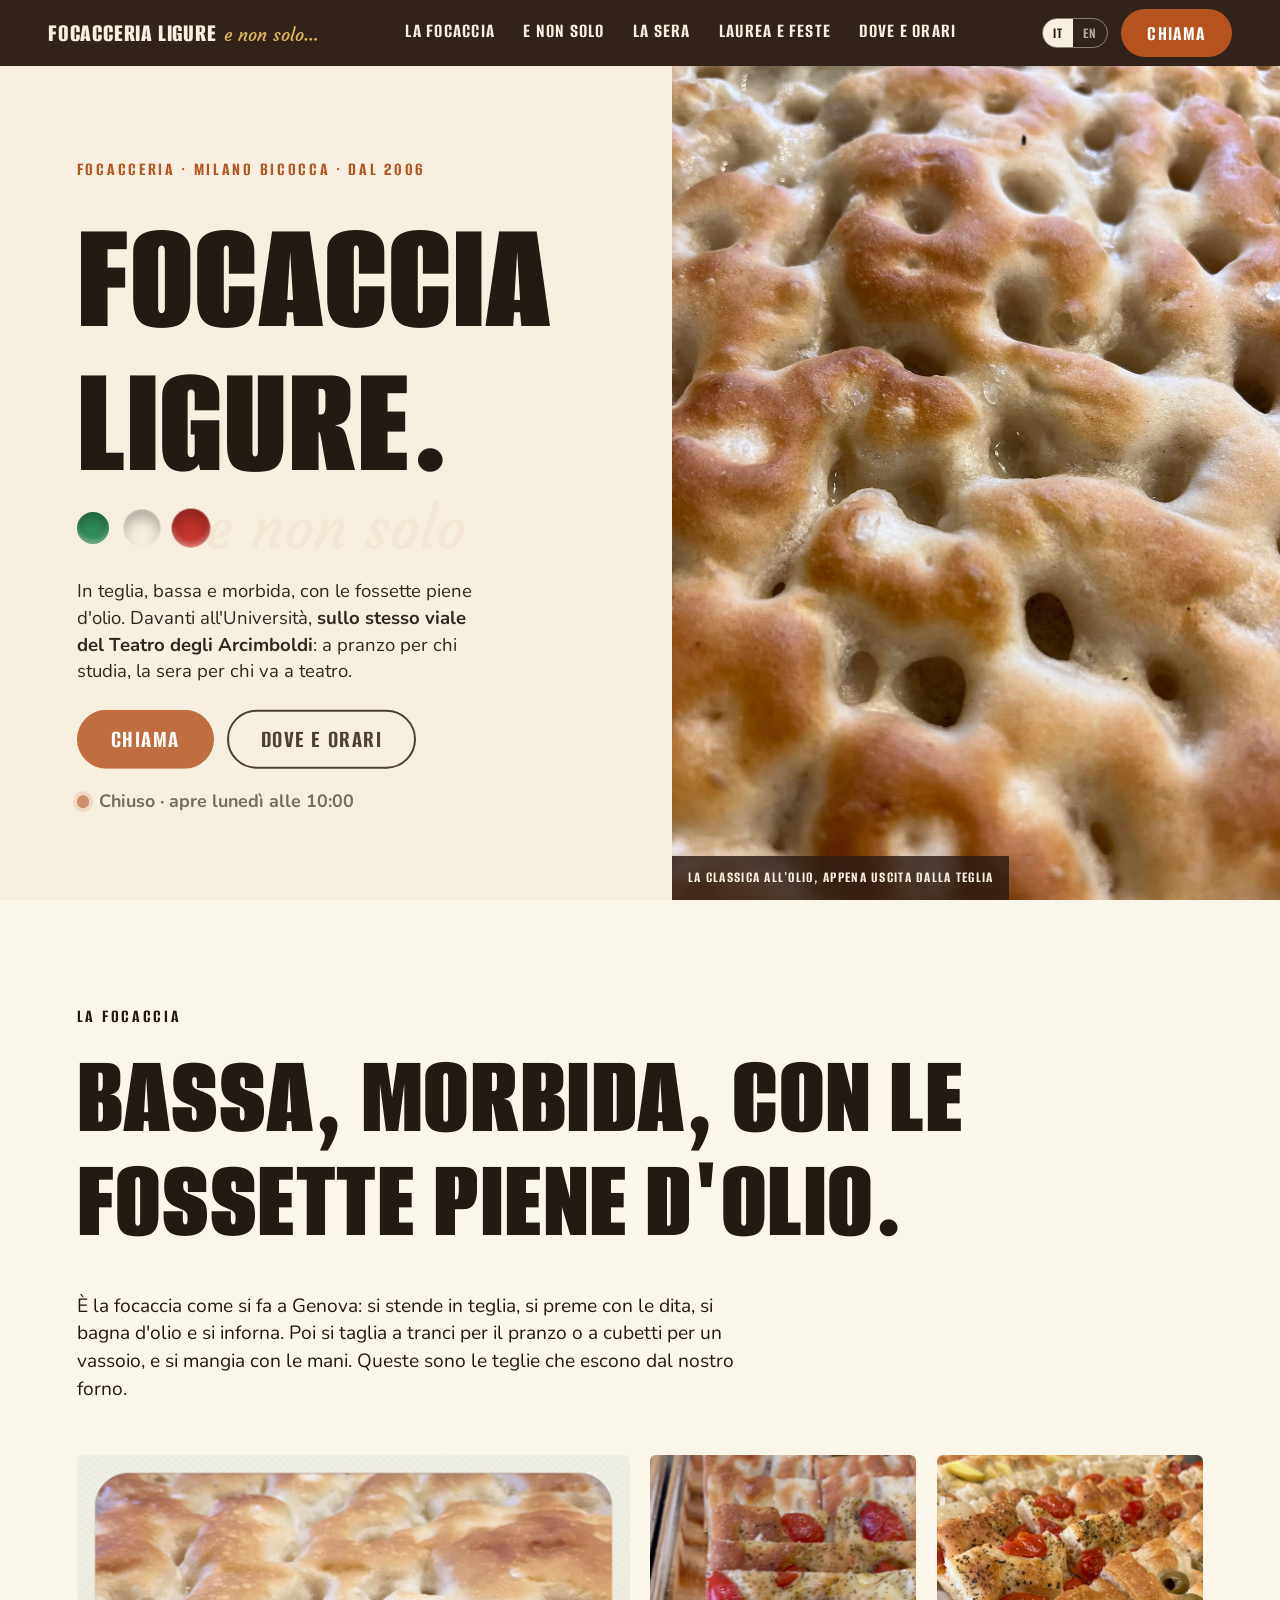
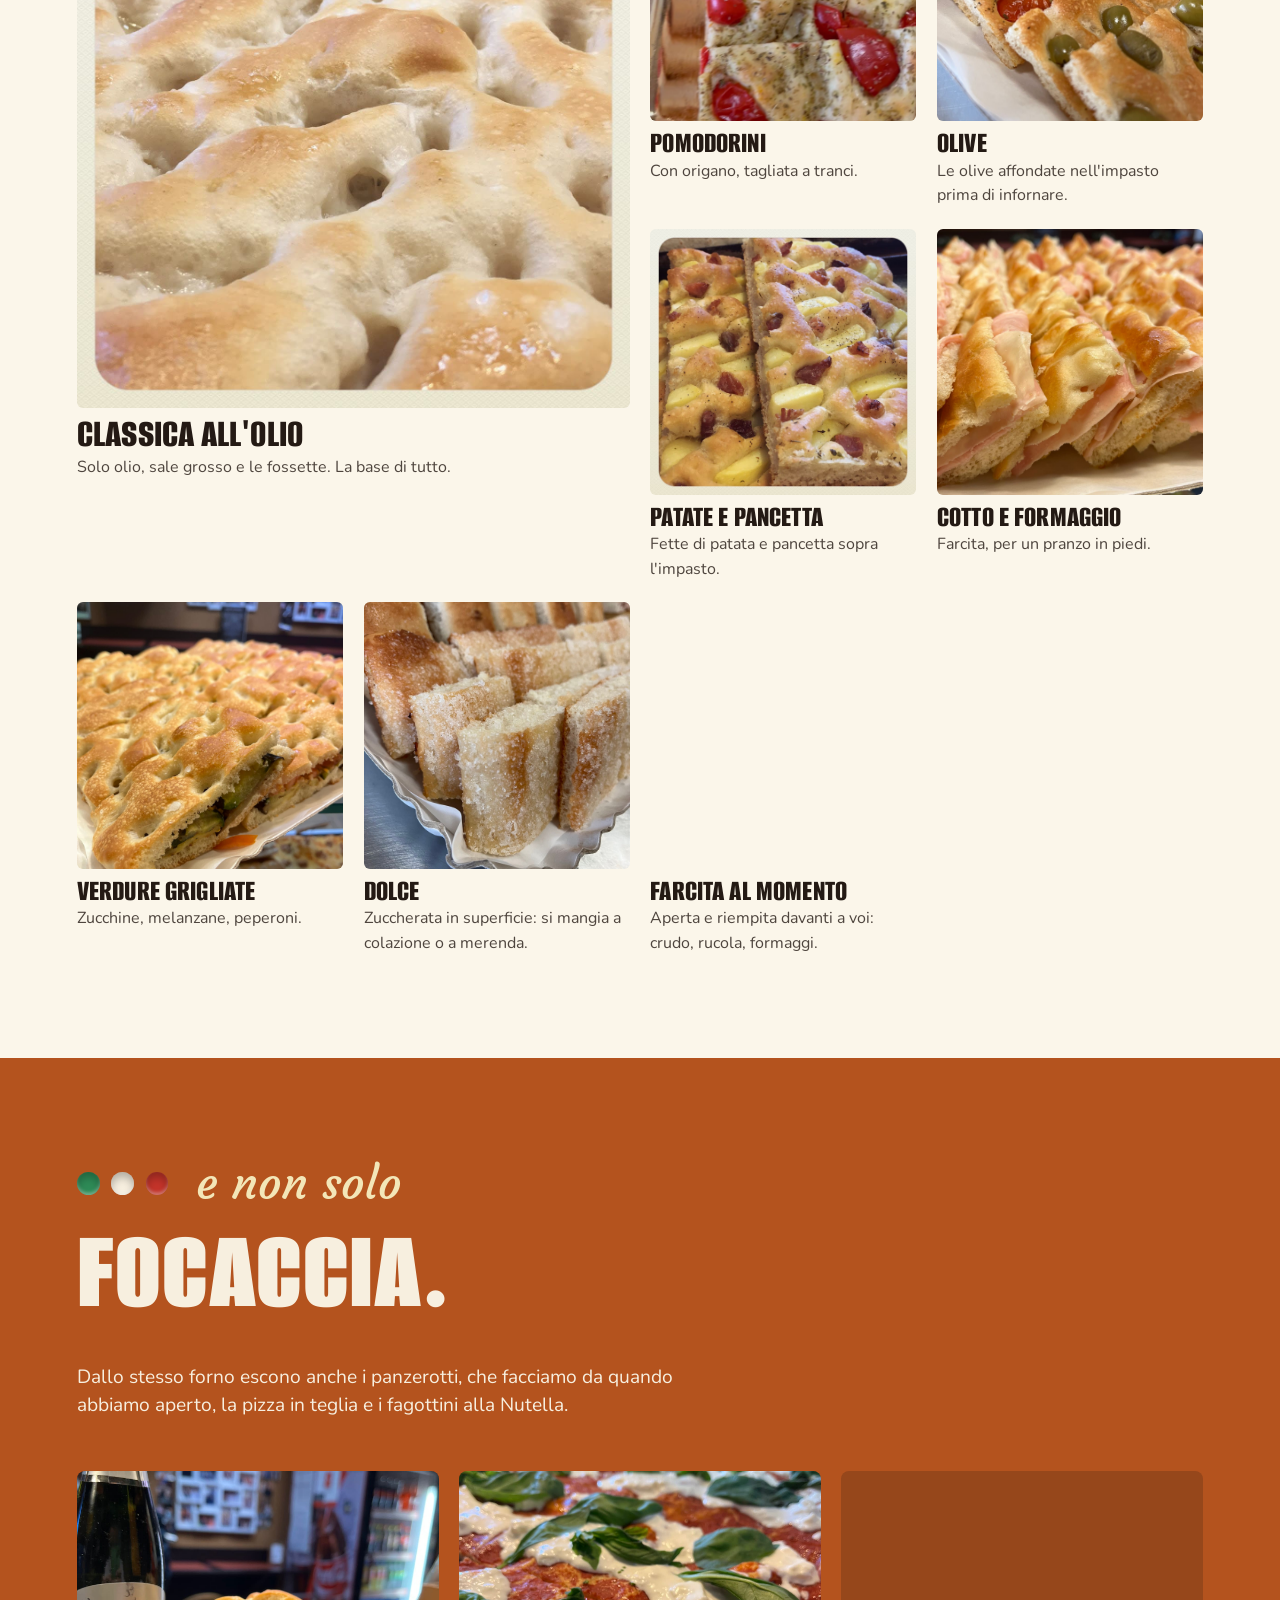
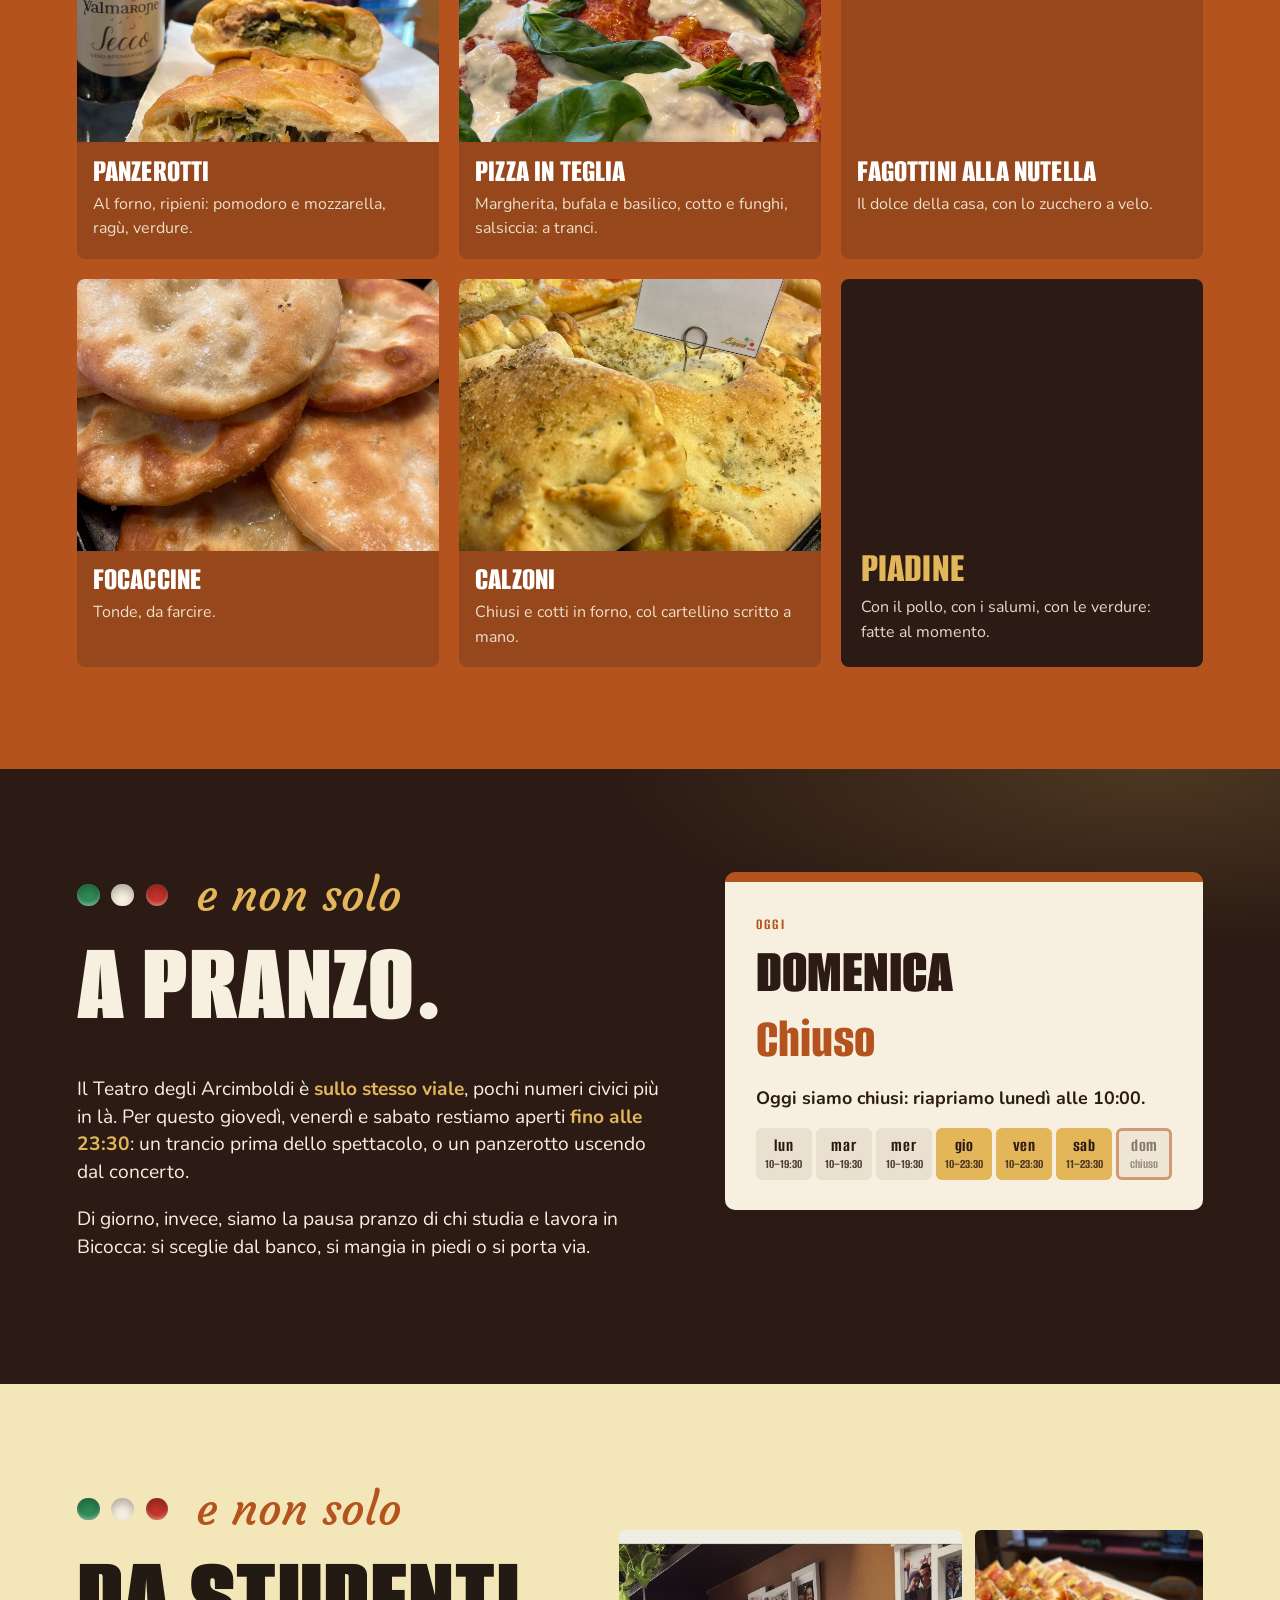
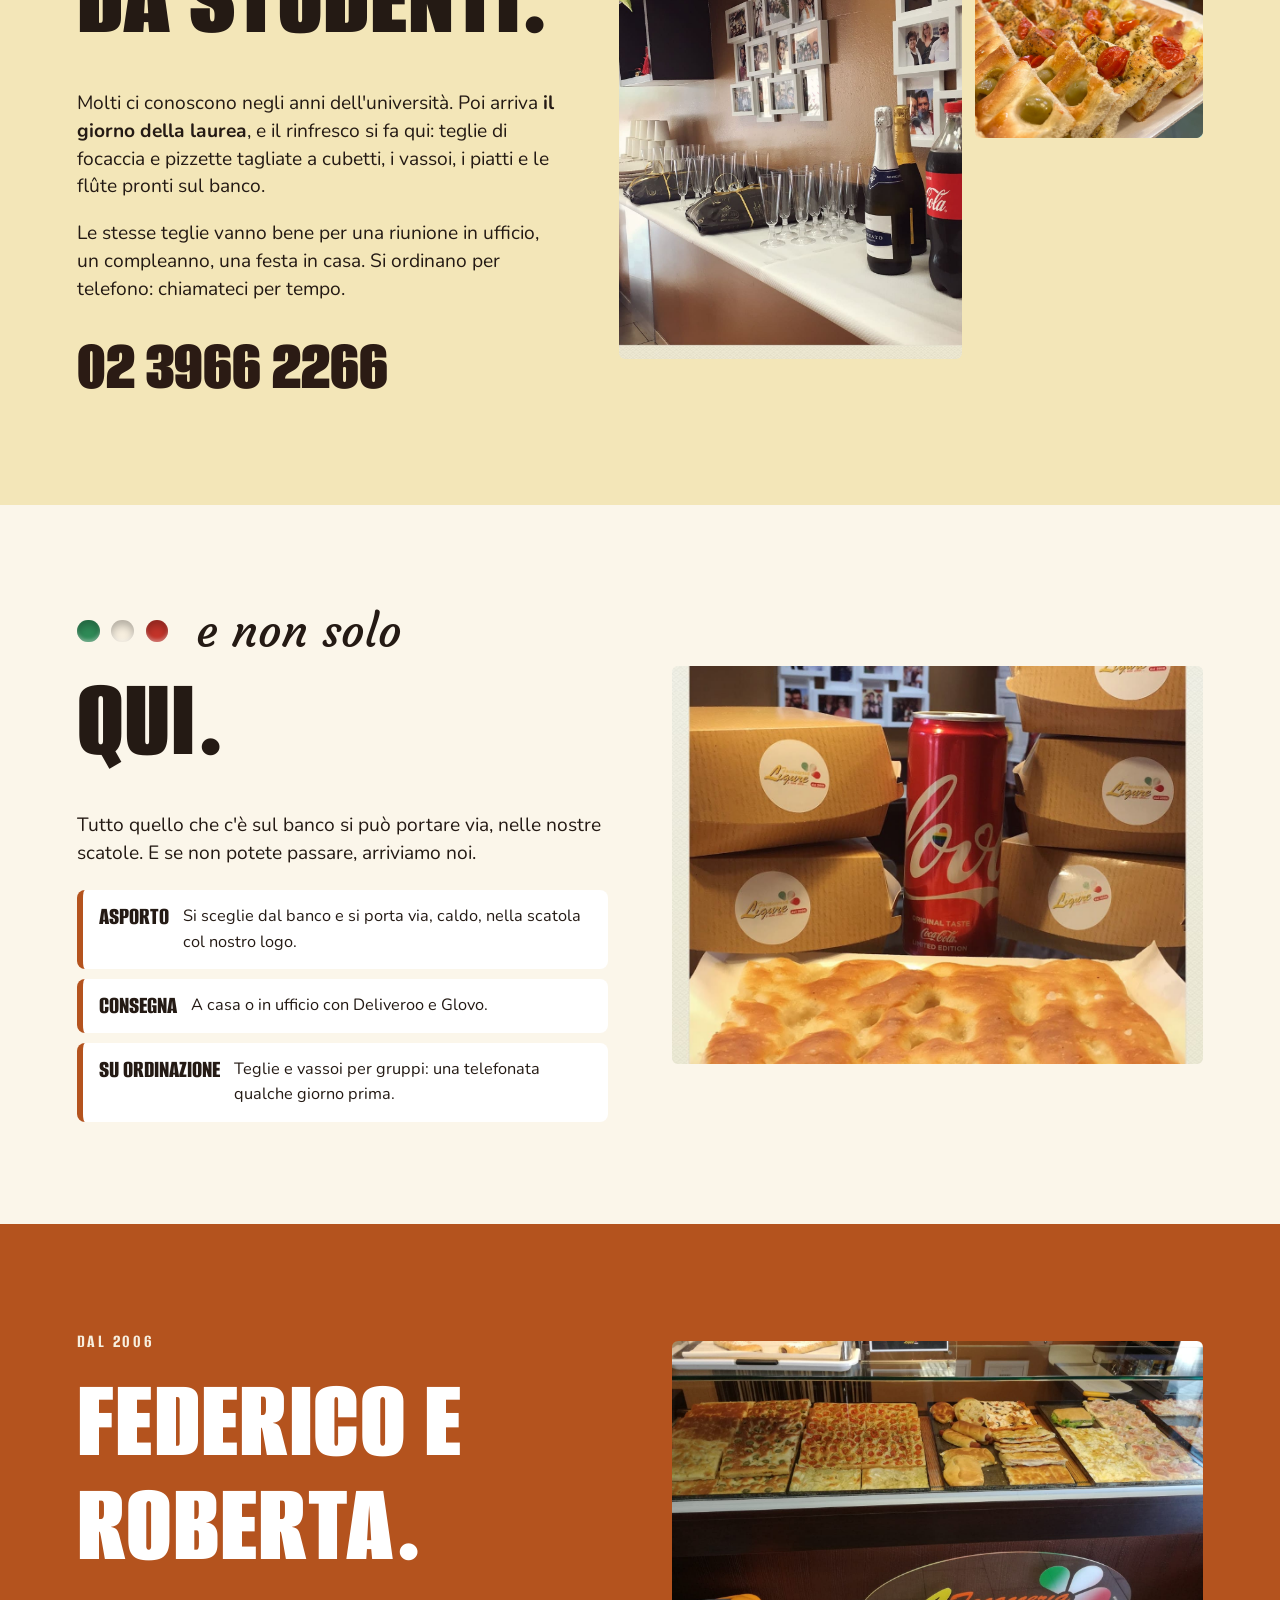
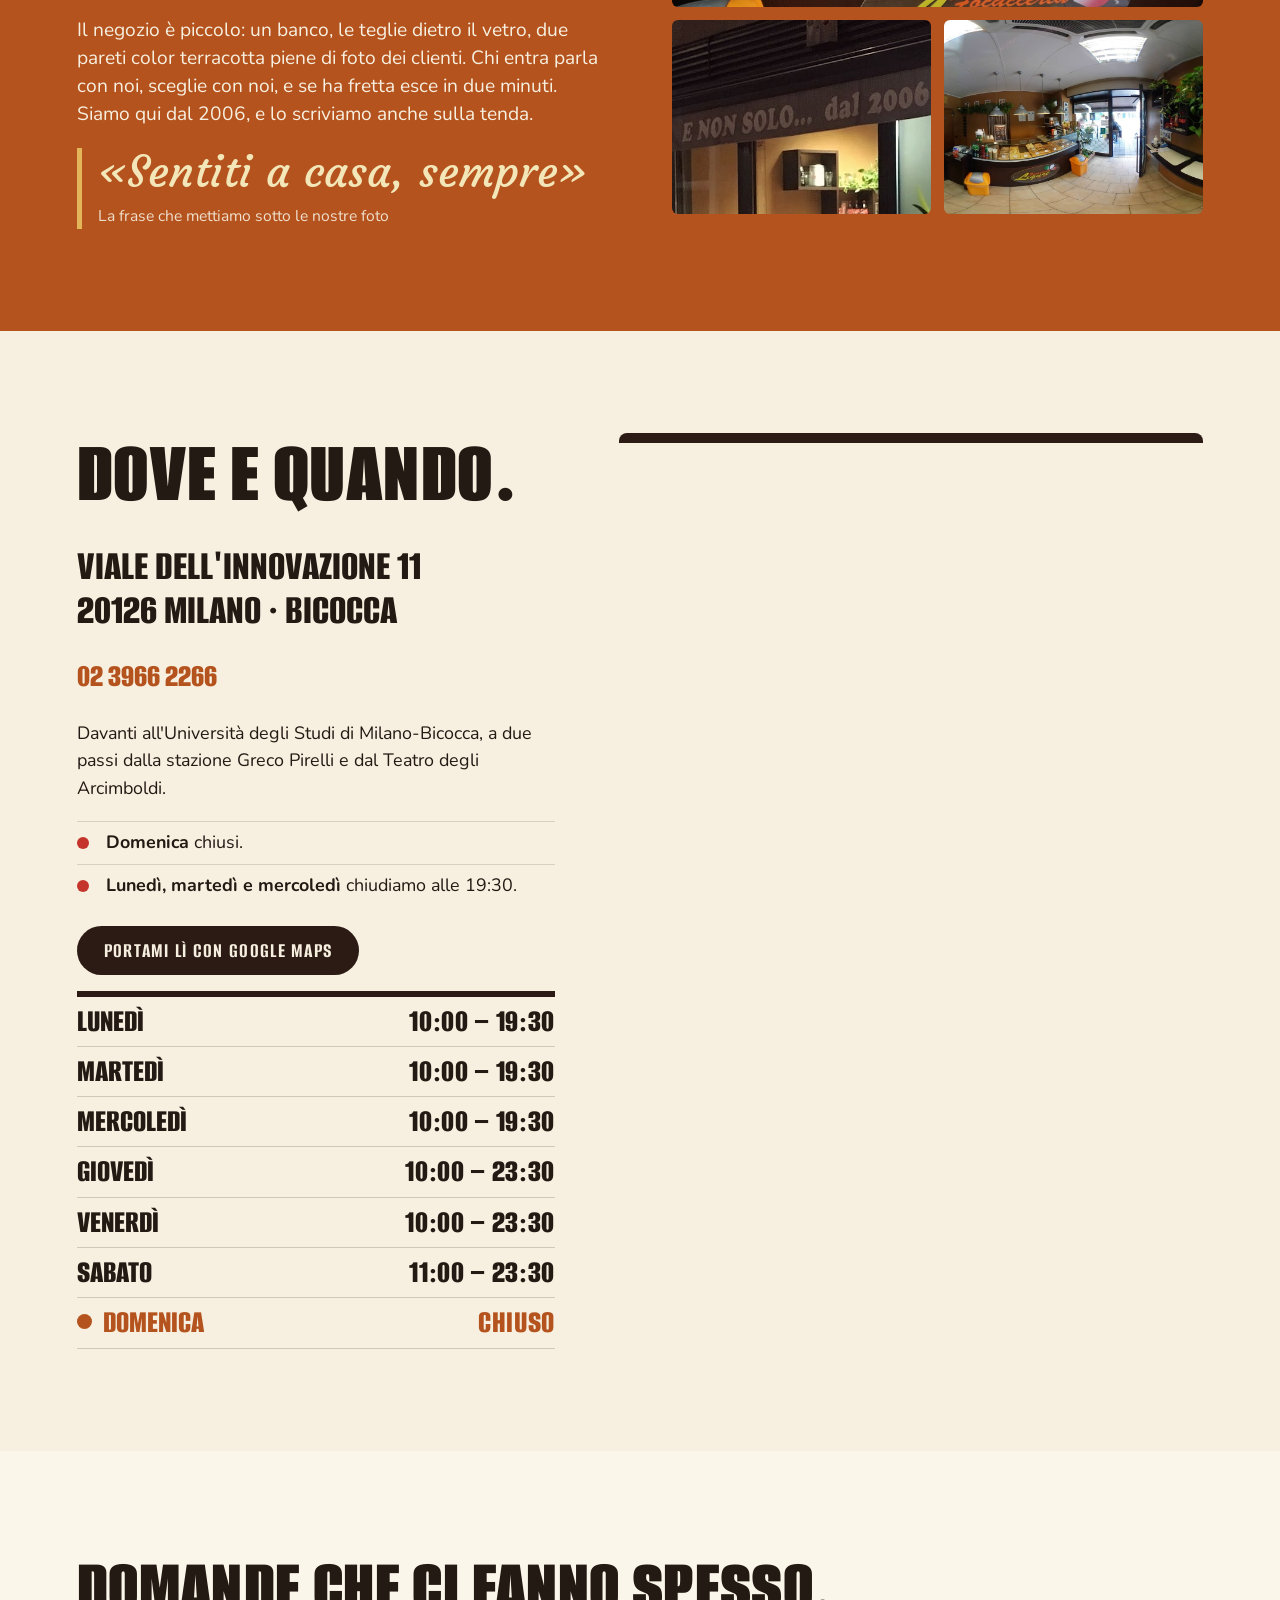
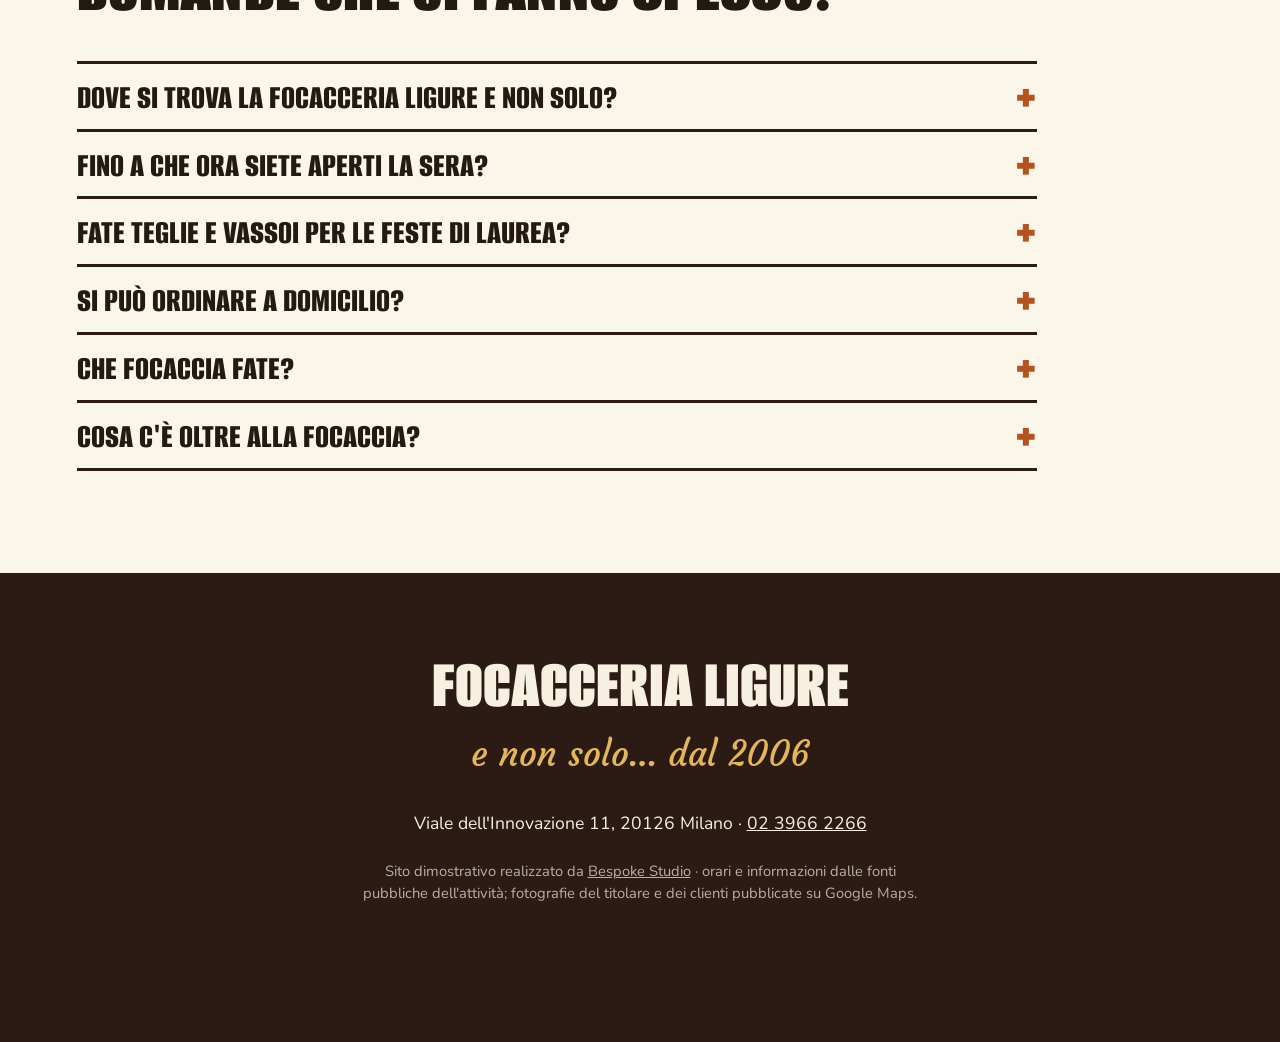
==== index.html @ 7cfb0068 "Focacceria Ligure e Non Solo: sito vetrina «E non solo…» Focacceria genovese in Bicocca (Viale dell'" ====
<!doctype html>
<html lang="it" class="no-js">
<head>
<meta charset="utf-8">
<meta name="viewport" content="width=device-width, initial-scale=1">
<title>Focacceria Ligure e Non Solo — focaccia genovese in Bicocca, Milano (dal 2006)</title>
<meta name="description" content="Focacceria Ligure e Non Solo, Viale dell'Innovazione 11, Milano Bicocca: focaccia genovese in teglia, panzerotti, pizza in teglia, fagottini alla Nutella. Sullo stesso viale del Teatro degli Arcimboldi, aperti fino alle 23:30 da giovedì a sabato. Teglie e vassoi per la laurea. 02 3966 2266.">
<link rel="canonical" href="https://rotenzark.github.io/focacceria-ligure-bicocca/">
<meta property="og:type" content="restaurant">
<meta property="og:title" content="Focacceria Ligure e Non Solo — Bicocca, Milano">
<meta property="og:description" content="Focaccia genovese in teglia, e non solo: panzerotti, pizza, fagottini. Davanti all'Università, sullo stesso viale del Teatro degli Arcimboldi. Dal 2006.">
<meta property="og:image" content="https://rotenzark.github.io/focacceria-ligure-bicocca/img/og.jpg">
<meta property="og:url" content="https://rotenzark.github.io/focacceria-ligure-bicocca/">
<meta name="twitter:card" content="summary_large_image">
<link rel="icon" href="img/favicon.svg" type="image/svg+xml">
<link rel="icon" href="img/favicon-32.png" sizes="32x32">
<link rel="apple-touch-icon" href="img/apple-touch-icon.png">
<link rel="preconnect" href="https://fonts.googleapis.com">
<link rel="preconnect" href="https://fonts.gstatic.com" crossorigin>
<link href="https://fonts.googleapis.com/css2?family=Alumni+Sans:ital,wght@0,400;0,600;0,700;0,800;0,900;1,700&family=Courgette&family=Nunito:ital,wght@0,400;0,600;0,700;1,400&display=swap" rel="stylesheet">
<link rel="stylesheet" href="css/styles.css?v=1">
<script>document.documentElement.className=document.documentElement.className.replace('no-js','js');</script>
<script type="application/ld+json">
{"@context":"https://schema.org","@type":"Restaurant","name":"Focacceria Ligure e Non Solo","servesCuisine":["Focaccia ligure","Pizza in teglia","Panzerotti"],"address":{"@type":"PostalAddress","streetAddress":"Viale dell'Innovazione 11","addressLocality":"Milano","postalCode":"20126","addressRegion":"MI","addressCountry":"IT"},"geo":{"@type":"GeoCoordinates","latitude":45.5151981,"longitude":9.2130822},"telephone":"+390239662266","url":"https://rotenzark.github.io/focacceria-ligure-bicocca/","image":"https://rotenzark.github.io/focacceria-ligure-bicocca/img/og.jpg","priceRange":"1-10 €","foundingDate":"2006","hasMap":"https://www.google.com/maps/search/?api=1&query=Focacceria+Ligure+e+Non+Solo+Viale+dell'Innovazione+11+Milano","openingHoursSpecification":[{"@type":"OpeningHoursSpecification","dayOfWeek":["Monday","Tuesday","Wednesday"],"opens":"10:00","closes":"19:30"},{"@type":"OpeningHoursSpecification","dayOfWeek":["Thursday","Friday"],"opens":"10:00","closes":"23:30"},{"@type":"OpeningHoursSpecification","dayOfWeek":"Saturday","opens":"11:00","closes":"23:30"}]}
</script>
<script type="application/ld+json">
{"@context":"https://schema.org","@type":"FAQPage","mainEntity":[{"@type":"Question","name":"Dove si trova la Focacceria Ligure e Non Solo?","acceptedAnswer":{"@type":"Answer","text":"In Viale dell'Innovazione 11, a Milano Bicocca (CAP 20126): davanti all'Università e sullo stesso viale del Teatro degli Arcimboldi."}},{"@type":"Question","name":"Fino a che ora siete aperti la sera?","acceptedAnswer":{"@type":"Answer","text":"Giovedì, venerdì e sabato fino alle 23:30. Da lunedì a mercoledì chiudiamo alle 19:30. La domenica siamo chiusi."}},{"@type":"Question","name":"Fate teglie e vassoi per le feste di laurea?","acceptedAnswer":{"@type":"Answer","text":"Sì: teglie di focaccia e pizzette tagliate a cubetti, vassoi per il rinfresco di laurea, per l'ufficio o per una festa. Si ordinano per telefono, chiamando per tempo: 02 3966 2266."}},{"@type":"Question","name":"Si può ordinare a domicilio?","acceptedAnswer":{"@type":"Answer","text":"Sì, con Deliveroo e Glovo. In negozio tutto si può portare via."}},{"@type":"Question","name":"Che focaccia fate?","acceptedAnswer":{"@type":"Answer","text":"Focaccia genovese in teglia: bassa, morbida, con le fossette piene d'olio. Classica, con pomodorini, olive, cipolla, patate e pancetta, cotto e formaggio, verdure grigliate, e anche dolce."}},{"@type":"Question","name":"Cosa c'è oltre alla focaccia?","acceptedAnswer":{"@type":"Answer","text":"Panzerotti, pizza in teglia, focaccine e calzoni, piadine, fagottini alla Nutella."}}]}
</script>
</head>
<body>

<div class="intro" id="intro" aria-hidden="true">
  <span class="intro__punti"><i></i><i></i><i></i></span>
  <span class="intro__t">e non solo…</span>
  <button type="button" class="intro__skip" id="introSkip" data-i18n="intro.skip">entra</button>
</div>

<header class="testata">
  <a class="marchio" href="#top" aria-label="Focacceria Ligure e Non Solo, torna in cima" data-i18n-aria="nav.home">
    <span class="marchio__n">Focacceria Ligure</span><span class="marchio__c" data-i18n="marchio.c">e non solo…</span>
  </a>
  <nav class="nav" id="mainNav" aria-label="Menu principale">
    <a href="#focaccia" data-i18n="nav.focaccia">La focaccia</a>
    <a href="#nonsolo" data-i18n="nav.nonsolo">E non solo</a>
    <a href="#teatro" data-i18n="nav.teatro">La sera</a>
    <a href="#laurea" data-i18n="nav.laurea">Laurea e feste</a>
    <a href="#dove" data-i18n="nav.dove">Dove e orari</a>
  </nav>
  <div class="testata__coda">
    <div class="lingue" role="group" aria-label="Lingua">
      <button type="button" data-lang="it" class="is-on">IT</button><button type="button" data-lang="en">EN</button>
    </div>
    <a class="bottone bottone--terra" href="tel:+390239662266" data-i18n="cta.chiama">Chiama</a>
    <button type="button" class="burger" id="burger" aria-label="Apri il menu" aria-expanded="false" aria-controls="drawer" data-i18n-aria="nav.apri"><span></span><span></span><span></span></button>
  </div>
</header>

<div class="drawer" id="drawer" hidden>
  <a href="#focaccia" data-i18n="nav.focaccia">La focaccia</a>
  <a href="#nonsolo" data-i18n="nav.nonsolo">E non solo</a>
  <a href="#teatro" data-i18n="nav.teatro">La sera</a>
  <a href="#laurea" data-i18n="nav.laurea">Laurea e feste</a>
  <a href="#dove" data-i18n="nav.dove">Dove e orari</a>
  <a class="drawer__cta" href="tel:+390239662266" data-i18n="cta.chiama2">Chiama lo 02 3966 2266</a>
</div>

<main id="top">

  <!-- ═══ APERTURA ═══ -->
  <section class="apertura">
    <div class="apertura__testo">
      <p class="apertura__eti" data-i18n="h.eti">Focacceria · Milano Bicocca · dal 2006</p>
      <h1 class="apertura__h">
        <span class="riga"><span class="riga__in" data-i18n="h.r1">Focaccia</span></span>
        <span class="riga"><span class="riga__in" data-i18n="h.r2">ligure.</span></span>
      </h1>
      <p class="apertura__refrain"><span class="puntini puntini--hero" aria-hidden="true"><i></i><i></i><i></i></span><span class="corsivo" data-i18n="h.ref">e non solo</span></p>
      <p class="apertura__p" data-i18n="h.p">In teglia, bassa e morbida, con le fossette piene d'olio. Davanti all'Università, <b>sullo stesso viale del Teatro degli Arcimboldi</b>: a pranzo per chi studia, la sera per chi va a teatro.</p>
      <div class="apertura__azioni">
        <a class="bottone bottone--terra bottone--grande" href="tel:+390239662266" data-i18n="h.cta1">Chiama</a>
        <a class="bottone bottone--filo bottone--grande" href="#dove" data-i18n="h.cta2">Dove e orari</a>
      </div>
      <p class="apertura__stato"><span class="spia" aria-hidden="true"></span><span id="orarioStato">&nbsp;</span></p>
    </div>
    <figure class="apertura__foto">
      <img src="img/fossette.jpg" width="1200" height="1600" decoding="async" fetchpriority="high" alt="Primo piano della focaccia genovese: la superficie dorata con le fossette piene d'olio" data-i18n-alt="h.alt">
      <figcaption data-i18n="h.cap">La classica all'olio, appena uscita dalla teglia</figcaption>
    </figure>
  </section>

  <!-- ═══ LA FOCACCIA ═══ -->
  <section class="blocco focaccia" id="focaccia">
    <div class="focaccia__testa reveal">
      <p class="kicker" data-i18n="f.k">La focaccia</p>
      <h2 data-i18n="f.h">Bassa, morbida, con le fossette piene d'olio.</h2>
      <p class="lead" data-i18n="f.p">È la focaccia come si fa a Genova: si stende in teglia, si preme con le dita, si bagna d'olio e si inforna. Poi si taglia a tranci per il pranzo o a cubetti per un vassoio, e si mangia con le mani. Queste sono le teglie che escono dal nostro forno.</p>
    </div>
    <ul class="varianti">
      <li class="reveal"><button type="button" class="shot" data-full="img/fossette-chiare.jpg"><img src="img/fossette-chiare.jpg" width="1200" height="1200" decoding="async" alt="La focaccia classica all'olio, chiara e dorata, con le fossette" data-i18n-alt="v.classica.alt"></button><h3 data-i18n="v.classica">Classica all'olio</h3><p data-i18n="v.classica.d">Solo olio, sale grosso e le fossette. La base di tutto.</p></li>
      <li class="reveal"><button type="button" class="shot" data-full="img/focaccia-pomodorini.jpg"><img src="img/focaccia-pomodorini.jpg" width="1080" height="1920" decoding="async" alt="Tranci di focaccia con pomodorini e origano" data-i18n-alt="v.pomodorini.alt"></button><h3 data-i18n="v.pomodorini">Pomodorini</h3><p data-i18n="v.pomodorini.d">Con origano, tagliata a tranci.</p></li>
      <li class="reveal"><button type="button" class="shot" data-full="img/focaccia-olive.jpg"><img src="img/focaccia-olive.jpg" width="1200" height="1600" decoding="async" alt="Focaccia con le olive verdi affondate nell'impasto" data-i18n-alt="v.olive.alt"></button><h3 data-i18n="v.olive">Olive</h3><p data-i18n="v.olive.d">Le olive affondate nell'impasto prima di infornare.</p></li>
      <li class="reveal"><button type="button" class="shot" data-full="img/focaccia-patate.jpg"><img src="img/focaccia-patate.jpg" width="1200" height="1200" decoding="async" alt="Focaccia con patate e pancetta" data-i18n-alt="v.patate.alt"></button><h3 data-i18n="v.patate">Patate e pancetta</h3><p data-i18n="v.patate.d">Fette di patata e pancetta sopra l'impasto.</p></li>
      <li class="reveal"><button type="button" class="shot" data-full="img/focaccia-cotto.jpg"><img src="img/focaccia-cotto.jpg" width="1400" height="1866" decoding="async" alt="Tranci di focaccia farcita con prosciutto cotto e formaggio" data-i18n-alt="v.cotto.alt"></button><h3 data-i18n="v.cotto">Cotto e formaggio</h3><p data-i18n="v.cotto.d">Farcita, per un pranzo in piedi.</p></li>
      <li class="reveal"><button type="button" class="shot" data-full="img/focaccia-verdure.jpg"><img src="img/focaccia-verdure.jpg" width="1400" height="1866" decoding="async" alt="Focaccia farcita con verdure grigliate" data-i18n-alt="v.verdure.alt"></button><h3 data-i18n="v.verdure">Verdure grigliate</h3><p data-i18n="v.verdure.d">Zucchine, melanzane, peperoni.</p></li>
      <li class="reveal"><button type="button" class="shot" data-full="img/focaccia-dolce.jpg"><img src="img/focaccia-dolce.jpg" width="1400" height="1866" decoding="async" alt="Tranci di focaccia dolce, zuccherata in superficie" data-i18n-alt="v.dolce.alt"></button><h3 data-i18n="v.dolce">Dolce</h3><p data-i18n="v.dolce.d">Zuccherata in superficie: si mangia a colazione o a merenda.</p></li>
      <li class="reveal"><button type="button" class="shot" data-full="img/farcita-prosciutto.jpg"><img src="img/farcita-prosciutto.jpg" width="1200" height="1600" decoding="async" alt="Un trancio di focaccia farcito con prosciutto crudo e insalata" data-i18n-alt="v.farcita.alt"></button><h3 data-i18n="v.farcita">Farcita al momento</h3><p data-i18n="v.farcita.d">Aperta e riempita davanti a voi: crudo, rucola, formaggi.</p></li>
    </ul>
  </section>

  <!-- ═══ …E NON SOLO FOCACCIA ═══ -->
  <section class="blocco nonsolo" id="nonsolo">
    <div class="reveal">
      <p class="refrain"><span class="puntini" aria-hidden="true"><i></i><i></i><i></i></span><span class="corsivo" data-i18n="n.ref">e non solo</span></p>
      <h2 data-i18n="n.h">focaccia.</h2>
      <p class="lead" data-i18n="n.p">Dallo stesso forno escono anche i panzerotti, che facciamo da quando abbiamo aperto, la pizza in teglia e i fagottini alla Nutella.</p>
    </div>
    <ul class="altri">
      <li class="reveal"><button type="button" class="shot" data-full="img/panzerotto-prosecco.jpg"><img src="img/panzerotto-prosecco.jpg" width="1400" height="1866" decoding="async" alt="Un panzerotto tagliato a metà, ripieno di verdure, sul banco" data-i18n-alt="n.panz.alt"></button><div class="altri__t"><h3 data-i18n="n.panz">Panzerotti</h3><p data-i18n="n.panz.d">Al forno, ripieni: pomodoro e mozzarella, ragù, verdure.</p></div></li>
      <li class="reveal"><button type="button" class="shot" data-full="img/pizza-bufala.jpg"><img src="img/pizza-bufala.jpg" width="1400" height="1866" decoding="async" alt="Pizza in teglia con bufala e basilico fresco" data-i18n-alt="n.pizza.alt"></button><div class="altri__t"><h3 data-i18n="n.pizza">Pizza in teglia</h3><p data-i18n="n.pizza.d">Margherita, bufala e basilico, cotto e funghi, salsiccia: a tranci.</p></div></li>
      <li class="reveal"><button type="button" class="shot" data-full="img/fagottini.jpg"><img src="img/fagottini.jpg" width="1080" height="1920" decoding="async" alt="Fagottini alla Nutella spolverati di zucchero a velo" data-i18n-alt="n.fag.alt"></button><div class="altri__t"><h3 data-i18n="n.fag">Fagottini alla Nutella</h3><p data-i18n="n.fag.d">Il dolce della casa, con lo zucchero a velo.</p></div></li>
      <li class="reveal"><button type="button" class="shot" data-full="img/focaccine.jpg"><img src="img/focaccine.jpg" width="1400" height="1866" decoding="async" alt="Focaccine tonde appena sfornate" data-i18n-alt="n.focaccine.alt"></button><div class="altri__t"><h3 data-i18n="n.focaccine">Focaccine</h3><p data-i18n="n.focaccine.d">Tonde, da farcire.</p></div></li>
      <li class="reveal"><button type="button" class="shot" data-full="img/calzone-verdure.jpg"><img src="img/calzone-verdure.jpg" width="1400" height="1866" decoding="async" alt="Calzoni al forno con il cartellino «verdure grigliate e mozzarella»" data-i18n-alt="n.calz.alt"></button><div class="altri__t"><h3 data-i18n="n.calz">Calzoni</h3><p data-i18n="n.calz.d">Chiusi e cotti in forno, col cartellino scritto a mano.</p></div></li>
      <li class="reveal altri__testo"><div class="altri__t"><h3 data-i18n="n.piad">Piadine</h3><p data-i18n="n.piad.d">Con il pollo, con i salumi, con le verdure: fatte al momento.</p></div></li>
    </ul>
  </section>

  <!-- ═══ …E NON SOLO A PRANZO ═══ -->
  <section class="blocco teatro" id="teatro">
    <div class="teatro__griglia">
      <div class="reveal">
        <p class="refrain"><span class="puntini" aria-hidden="true"><i></i><i></i><i></i></span><span class="corsivo" data-i18n="t.ref">e non solo</span></p>
        <h2 data-i18n="t.h">a pranzo.</h2>
        <p class="lead" data-i18n="t.p">Il Teatro degli Arcimboldi è <b>sullo stesso viale</b>, pochi numeri civici più in là. Per questo giovedì, venerdì e sabato restiamo aperti <b>fino alle 23:30</b>: un trancio prima dello spettacolo, o un panzerotto uscendo dal concerto.</p>
        <p class="lead" data-i18n="t.p2">Di giorno, invece, siamo la pausa pranzo di chi studia e lavora in Bicocca: si sceglie dal banco, si mangia in piedi o si porta via.</p>
      </div>
      <div class="stasera reveal" id="stasera">
        <p class="stasera__eti" data-i18n="t.st.eti">Oggi</p>
        <p class="stasera__giorno" id="staseraGiorno">&nbsp;</p>
        <p class="stasera__ore" id="staseraOre">&nbsp;</p>
        <p class="stasera__stato" id="staseraStato">&nbsp;</p>
        <ul class="programma" aria-label="Orari della settimana" data-i18n-aria="t.prog.aria">
          <li data-day="1"><b data-i18n="gc.lun">lun</b><span>10–19:30</span></li>
          <li data-day="2"><b data-i18n="gc.mar">mar</b><span>10–19:30</span></li>
          <li data-day="3"><b data-i18n="gc.mer">mer</b><span>10–19:30</span></li>
          <li data-day="4" class="is-sera"><b data-i18n="gc.gio">gio</b><span>10–23:30</span></li>
          <li data-day="5" class="is-sera"><b data-i18n="gc.ven">ven</b><span>10–23:30</span></li>
          <li data-day="6" class="is-sera"><b data-i18n="gc.sab">sab</b><span>11–23:30</span></li>
          <li data-day="0" class="is-chiuso"><b data-i18n="gc.dom">dom</b><span data-i18n="gc.chiuso">chiuso</span></li>
        </ul>
      </div>
    </div>
  </section>

  <!-- ═══ …E NON SOLO DA STUDENTI ═══ -->
  <section class="blocco laurea" id="laurea">
    <div class="laurea__griglia">
      <div class="reveal">
        <p class="refrain"><span class="puntini" aria-hidden="true"><i></i><i></i><i></i></span><span class="corsivo" data-i18n="l.ref">e non solo</span></p>
        <h2 data-i18n="l.h">da studenti.</h2>
        <p class="lead" data-i18n="l.p">Molti ci conoscono negli anni dell'università. Poi arriva <b>il giorno della laurea</b>, e il rinfresco si fa qui: teglie di focaccia e pizzette tagliate a cubetti, i vassoi, i piatti e le flûte pronti sul banco.</p>
        <p class="lead" data-i18n="l.p2">Le stesse teglie vanno bene per una riunione in ufficio, un compleanno, una festa in casa. Si ordinano per telefono: chiamateci per tempo.</p>
        <a class="laurea__tel" href="tel:+390239662266">02 3966 2266</a>
      </div>
      <div class="laurea__foto reveal">
        <button type="button" class="shot" data-full="img/laurea.jpg"><img src="img/laurea.jpg" width="1400" height="1400" decoding="async" alt="Sul banco: flûte, piatti e una bottiglia di spumante pronti per un brindisi, e la parete con le foto dei clienti" data-i18n-alt="l.alt1"></button>
        <button type="button" class="shot" data-full="img/cubetti.jpg"><img src="img/cubetti.jpg" width="1400" height="1866" decoding="async" alt="Teglia di focaccia tagliata a cubetti con pomodorini e olive" data-i18n-alt="l.alt2"></button>
        <button type="button" class="shot" data-full="img/laurea-piatti.jpg"><img src="img/laurea-piatti.jpg" width="1400" height="1400" decoding="async" alt="Piatti, bicchieri e flûte impilati sul banco per un rinfresco" data-i18n-alt="l.alt3"></button>
      </div>
    </div>
  </section>

  <!-- ═══ …E NON SOLO QUI ═══ -->
  <section class="blocco asporto" id="asporto">
    <div class="asporto__griglia">
      <div class="reveal">
        <p class="refrain"><span class="puntini" aria-hidden="true"><i></i><i></i><i></i></span><span class="corsivo" data-i18n="a.ref">e non solo</span></p>
        <h2 data-i18n="a.h">qui.</h2>
        <p class="lead" data-i18n="a.p">Tutto quello che c'è sul banco si può portare via, nelle nostre scatole. E se non potete passare, arriviamo noi.</p>
        <ul class="modi">
          <li><b data-i18n="a.m1">Asporto</b><span data-i18n="a.m1d">Si sceglie dal banco e si porta via, caldo, nella scatola col nostro logo.</span></li>
          <li><b data-i18n="a.m2">Consegna</b><span data-i18n="a.m2d">A casa o in ufficio con Deliveroo e Glovo.</span></li>
          <li><b data-i18n="a.m3">Su ordinazione</b><span data-i18n="a.m3d">Teglie e vassoi per gruppi: una telefonata qualche giorno prima.</span></li>
        </ul>
      </div>
      <button type="button" class="shot reveal" data-full="img/scatole.jpg"><img src="img/scatole.jpg" width="1200" height="1200" decoding="async" alt="Le scatole d'asporto con il logo della focacceria impilate sul banco, con un trancio di focaccia davanti" data-i18n-alt="a.alt"></button>
    </div>
  </section>

  <!-- ═══ FEDERICO E ROBERTA ═══ -->
  <section class="blocco noi" id="noi">
    <div class="noi__griglia">
      <div class="reveal">
        <p class="kicker" data-i18n="w.k">Dal 2006</p>
        <h2 data-i18n="w.h">Federico e Roberta.</h2>
        <p class="lead" data-i18n="w.p">Il negozio è piccolo: un banco, le teglie dietro il vetro, due pareti color terracotta piene di foto dei clienti. Chi entra parla con noi, sceglie con noi, e se ha fretta esce in due minuti. Siamo qui dal 2006, e lo scriviamo anche sulla tenda.</p>
        <blockquote class="noi__cit"><p data-i18n="w.cit">«Sentiti a casa, sempre»</p><footer data-i18n="w.citda">La frase che mettiamo sotto le nostre foto</footer></blockquote>
      </div>
      <div class="noi__foto reveal">
        <button type="button" class="shot" data-full="img/banco.jpg"><img src="img/banco.jpg" width="1600" height="1200" decoding="async" alt="Il banco con le teglie di focaccia e pizza dietro il vetro e l'insegna ovale «Focacceria Ligure»" data-i18n-alt="w.alt1"></button>
        <button type="button" class="shot" data-full="img/tenda.jpg"><img src="img/tenda.jpg" width="720" height="320" decoding="async" alt="La tenda sopra la vetrina: «E non solo… dal 2006»" data-i18n-alt="w.alt2"></button>
        <button type="button" class="shot" data-full="img/interno.jpg"><img src="img/interno.jpg" width="1400" height="653" decoding="async" alt="L'interno del negozio: le pareti terracotta, il banco e le lampade" data-i18n-alt="w.alt3"></button>
      </div>
    </div>
  </section>

  <!-- ═══ DOVE E ORARI ═══ -->
  <section class="blocco dove" id="dove">
    <div class="dove__griglia">
      <div class="reveal">
        <h2 data-i18n="d.h">Dove e quando.</h2>
        <p class="dove__ind">Viale dell'Innovazione 11<br>20126 Milano · Bicocca</p>
        <p><a class="dove__tel" href="tel:+390239662266">02 3966 2266</a></p>
        <p data-i18n="d.p">Davanti all'Università degli Studi di Milano-Bicocca, a due passi dalla stazione Greco Pirelli e dal Teatro degli Arcimboldi.</p>
        <ul class="dove__no">
          <li data-i18n="d.no1"><b>Domenica</b> chiusi.</li>
          <li data-i18n="d.no2"><b>Lunedì, martedì e mercoledì</b> chiudiamo alle 19:30.</li>
        </ul>
        <a class="bottone bottone--forno" href="https://www.google.com/maps/dir/?api=1&amp;destination=Focacceria+Ligure+e+Non+Solo+Viale+dell'Innovazione+11+Milano" target="_blank" rel="noopener" data-i18n="d.strada">Portami lì con Google Maps</a>
        <table class="orari__tab">
          <caption class="sr" data-i18n="o.cap">Orari di apertura</caption>
          <tbody>
            <tr data-day="1"><th scope="row" data-i18n="g.lun">lunedì</th><td>10:00 – 19:30</td></tr>
            <tr data-day="2"><th scope="row" data-i18n="g.mar">martedì</th><td>10:00 – 19:30</td></tr>
            <tr data-day="3"><th scope="row" data-i18n="g.mer">mercoledì</th><td>10:00 – 19:30</td></tr>
            <tr data-day="4"><th scope="row" data-i18n="g.gio">giovedì</th><td>10:00 – 23:30</td></tr>
            <tr data-day="5"><th scope="row" data-i18n="g.ven">venerdì</th><td>10:00 – 23:30</td></tr>
            <tr data-day="6"><th scope="row" data-i18n="g.sab">sabato</th><td>11:00 – 23:30</td></tr>
            <tr data-day="0"><th scope="row" data-i18n="g.dom">domenica</th><td data-i18n="g.chiuso">chiuso</td></tr>
          </tbody>
        </table>
      </div>
      <div class="dove__mappa reveal">
        <iframe title="Mappa: Focacceria Ligure e Non Solo, Viale dell'Innovazione 11, Milano" data-i18n-title="d.mappa" src="https://www.google.com/maps?q=Focacceria+Ligure+e+Non+Solo+Viale+dell'Innovazione+11+Milano&amp;output=embed" width="600" height="420" referrerpolicy="no-referrer-when-downgrade" allowfullscreen></iframe>
      </div>
    </div>
  </section>

  <!-- ═══ DOMANDE ═══ -->
  <section class="blocco domande" id="domande">
    <h2 class="reveal" data-i18n="q.h">Domande che ci fanno spesso.</h2>
    <div class="domande__lista reveal">
      <details><summary data-i18n="q.1">Dove si trova la Focacceria Ligure e Non Solo?</summary><p data-i18n="r.1">In Viale dell'Innovazione 11, a Milano Bicocca (CAP 20126): davanti all'Università e sullo stesso viale del Teatro degli Arcimboldi.</p></details>
      <details><summary data-i18n="q.2">Fino a che ora siete aperti la sera?</summary><p data-i18n="r.2">Giovedì, venerdì e sabato fino alle 23:30. Da lunedì a mercoledì chiudiamo alle 19:30. La domenica siamo chiusi.</p></details>
      <details><summary data-i18n="q.3">Fate teglie e vassoi per le feste di laurea?</summary><p data-i18n="r.3">Sì: teglie di focaccia e pizzette tagliate a cubetti, vassoi per il rinfresco di laurea, per l'ufficio o per una festa. Si ordinano per telefono, chiamando per tempo: 02 3966 2266.</p></details>
      <details><summary data-i18n="q.4">Si può ordinare a domicilio?</summary><p data-i18n="r.4">Sì, con Deliveroo e Glovo. In negozio tutto si può portare via.</p></details>
      <details><summary data-i18n="q.5">Che focaccia fate?</summary><p data-i18n="r.5">Focaccia genovese in teglia: bassa, morbida, con le fossette piene d'olio. Classica, con pomodorini, olive, cipolla, patate e pancetta, cotto e formaggio, verdure grigliate, e anche dolce.</p></details>
      <details><summary data-i18n="q.6">Cosa c'è oltre alla focaccia?</summary><p data-i18n="r.6">Panzerotti, pizza in teglia, focaccine e calzoni, piadine, fagottini alla Nutella.</p></details>
    </div>
  </section>
</main>

<footer class="piede">
  <p class="piede__n">Focacceria Ligure</p>
  <p class="piede__c" data-i18n="piede.c">e non solo… dal 2006</p>
  <p class="piede__d" data-i18n="piede.d">Viale dell'Innovazione 11, 20126 Milano · <a href="tel:+390239662266">02 3966 2266</a></p>
  <p class="piede__b" data-i18n="piede.b">Sito dimostrativo realizzato da <a href="https://bespokestud.io" target="_blank" rel="noopener">Bespoke Studio</a> · orari e informazioni dalle fonti pubbliche dell'attività; fotografie del titolare e dei clienti pubblicate su Google Maps.</p>
</footer>

<div class="barra" id="actionBar">
  <a href="tel:+390239662266" data-i18n="b.chiama">Chiama</a>
  <a href="#focaccia" data-i18n="b.focacce">Focacce</a>
  <a href="#dove" data-i18n="b.orari">Orari</a>
  <a href="https://www.google.com/maps/dir/?api=1&amp;destination=Focacceria+Ligure+e+Non+Solo+Viale+dell'Innovazione+11+Milano" target="_blank" rel="noopener" data-i18n="b.mappa">Mappa</a>
</div>

<div class="lightbox" id="lightbox" hidden>
  <button type="button" class="lightbox__x" id="lightboxClose" aria-label="Chiudi" data-i18n-aria="lb.chiudi">&times;</button>
  <img src="" alt="" id="lightboxImg">
</div>

<script src="https://cdn.jsdelivr.net/npm/gsap@3.12.5/dist/gsap.min.js"></script>
<script src="https://cdn.jsdelivr.net/npm/gsap@3.12.5/dist/ScrollTrigger.min.js"></script>
<script src="js/main.js?v=1"></script>
</body>
</html>
---- css/styles.css ----
/* Focacceria Ligure e Non Solo · Bicocca — «E non solo…»
   La pagina completa più volte la frase scritta sulla loro tenda. Gesto-firma: le FOSSETTE
   (i tre puntini dell'ellissi sono tre fossette di focaccia, premute con le dita).
   Palette dalle loro foto: terracotta delle pareti, legno scuro del banco, oro della focaccia,
   olio, crema; tricolore delle foglie del logo nei tre punti. */

/* ── reset tecnico (PLUMBING) ── */
[hidden]{display:none !important}
img{max-width:100%;height:auto}
*,*::before,*::after{box-sizing:border-box}

:root{
  --terra:#B4531E; --terra-scura:#8E3E14; --forno:#2B1B14; --focaccia:#E3B65A; --crosta:#C98A3A;
  --olio:#F3E6B8; --crema:#F7EFDF; --carta:#FBF6EA; --basilico:#4F7A3A; --pomodoro:#C4342A; --testo:#241A14;
  --verde:#2E8B57; --rosso:#C4342A;
  --f-tit:'Alumni Sans','Arial Narrow',Impact,sans-serif;
  --f-cor:'Courgette','Brush Script MT',cursive;
  --f-txt:'Nunito',system-ui,-apple-system,'Segoe UI',sans-serif;
  --lato:clamp(1.2rem,6vw,6rem);
  --testata:66px;
}
html{scroll-behavior:smooth;scroll-padding-top:calc(var(--testata) + 8px)}
body{margin:0;font-family:var(--f-txt);font-size:1.12rem;line-height:1.55;color:var(--testo);background:var(--crema);-webkit-font-smoothing:antialiased;overflow-x:hidden}
img{display:block}
a{color:inherit}
h1,h2,h3,h4{font-family:var(--f-tit);font-weight:800;text-transform:uppercase;line-height:.9;margin:0;letter-spacing:.005em}
h2{font-size:clamp(3.2rem,9vw,8rem);font-weight:900}
h3{font-size:clamp(1.9rem,4vw,3rem)}
p{margin:0 0 1em}
:focus-visible{outline:3px solid var(--focaccia);outline-offset:3px}
.sr{position:absolute;width:1px;height:1px;overflow:hidden;clip-path:inset(50%);white-space:nowrap}

/* reveal: stato iniziale solo dietro .js (anti-flash) */
.js .reveal{opacity:0}
.js .reveal.in-view{opacity:1}
html:not(.js) .reveal{opacity:1}

/* ── i tre punti: le fossette ── */
.puntini{display:inline-flex;align-items:center;gap:.28em;vertical-align:middle}
.puntini i{display:block;width:.55em;height:.55em;border-radius:50%;background:var(--verde);box-shadow:inset 0 .12em .2em rgba(0,0,0,.28),inset 0 -.06em .08em rgba(255,255,255,.35)}
.puntini i:nth-child(2){background:var(--crema)}
.puntini i:nth-child(3){background:var(--rosso)}
/* le fossette "premute": stato che il JS raggiunge; senza JS sono già così */
.corsivo{font-family:var(--f-cor);font-weight:400;text-transform:none;letter-spacing:0}

/* ── bottoni ── */
.bottone{display:inline-flex;align-items:center;justify-content:center;gap:.5em;padding:.55em 1.15em .5em;font-family:var(--f-tit);font-weight:700;font-size:1.35rem;letter-spacing:.06em;text-transform:uppercase;text-decoration:none;border:2px solid transparent;border-radius:999px;line-height:1;transition:transform .2s,background-color .2s,color .2s}
.bottone:hover{transform:translateY(-2px)}
.bottone--grande{font-size:1.6rem;padding:.6em 1.25em .55em}
.bottone--terra{background:var(--terra);color:#fff}
.bottone--terra:hover{background:var(--terra-scura)}
.bottone--forno{background:var(--forno);color:var(--crema)}
.bottone--forno:hover{background:#000}
.bottone--filo{border-color:var(--forno);color:var(--forno)}
.bottone--filo:hover{background:var(--forno);color:var(--crema)}
.bottone--filo-chiaro{border-color:var(--crema);color:var(--crema)}
.bottone--filo-chiaro:hover{background:var(--crema);color:var(--forno)}
.bottone--oro{background:var(--focaccia);color:var(--forno)}
.bottone--oro:hover{background:#f0c86c}

/* ── intro ── */
.intro{position:fixed;inset:0;z-index:300;display:grid;place-content:center;justify-items:center;gap:1.2rem;background:var(--terra);color:var(--crema);transition:opacity .6s,visibility .6s}
.intro.hide{opacity:0;visibility:hidden}
.intro__punti{display:flex;gap:1.1rem}
.intro__punti i{display:block;width:clamp(28px,5vw,52px);height:clamp(28px,5vw,52px);border-radius:50%;background:var(--verde);box-shadow:inset 0 6px 10px rgba(0,0,0,.3);animation:premi .9s cubic-bezier(.2,.8,.2,1) both}
.intro__punti i:nth-child(2){background:var(--crema);animation-delay:.25s}
.intro__punti i:nth-child(3){background:var(--rosso);animation-delay:.5s}
@keyframes premi{0%{transform:scale(0)}60%{transform:scale(1.18)}100%{transform:scale(1)}}
.intro__t{font-family:var(--f-cor);font-size:clamp(2rem,6vw,4rem);line-height:1;animation:appari .6s .8s both}
@keyframes appari{from{opacity:0;transform:translateY(8px)}to{opacity:1;transform:none}}
.intro__skip{margin-top:1rem;background:none;border:0;color:var(--crema);opacity:.75;font:inherit;font-size:.95rem;letter-spacing:.2em;text-transform:uppercase;cursor:pointer}

/* ── testata (fondo pieno, NIENTE backdrop-filter) ── */
.testata{position:sticky;top:0;z-index:90;display:flex;align-items:center;justify-content:space-between;gap:1rem;height:var(--testata);padding:0 clamp(1rem,4vw,3rem);background:rgba(43,27,20,.97);color:var(--crema)}
.marchio{display:inline-flex;align-items:baseline;gap:.5rem;text-decoration:none;line-height:1}
.marchio__n{font-family:var(--f-tit);font-weight:800;font-size:1.65rem;text-transform:uppercase;letter-spacing:.03em;white-space:nowrap}
.marchio__c{font-family:var(--f-cor);font-size:1.1rem;color:var(--focaccia);white-space:nowrap}
.nav{display:flex;gap:clamp(1rem,2.2vw,2.2rem)}
.nav a{font-family:var(--f-tit);font-weight:700;font-size:1.3rem;letter-spacing:.06em;text-transform:uppercase;text-decoration:none;padding:.2em 0;border-bottom:3px solid transparent}
.nav a:hover{border-bottom-color:var(--focaccia)}
.testata__coda{display:flex;align-items:center;gap:.8rem}
.lingue{display:flex;border:1.5px solid rgba(247,239,223,.45);border-radius:999px;overflow:hidden}
.lingue button{background:none;border:0;color:var(--crema);font-family:var(--f-tit);font-weight:700;font-size:1rem;letter-spacing:.08em;padding:.3em .6em .22em;cursor:pointer;opacity:.65}
.lingue button.is-on{background:var(--crema);color:var(--forno);opacity:1}
.burger{display:none;position:relative;z-index:96;width:44px;height:44px;padding:0;background:none;border:0;cursor:pointer}
.burger span{display:block;width:26px;height:3px;margin:5px auto;background:var(--crema);border-radius:2px;transition:transform .25s,opacity .25s}
.burger[aria-expanded="true"] span:nth-child(1){transform:translateY(8px) rotate(45deg)}
.burger[aria-expanded="true"] span:nth-child(2){opacity:0}
.burger[aria-expanded="true"] span:nth-child(3){transform:translateY(-8px) rotate(-45deg)}
.drawer{position:fixed;inset:var(--testata) 0 0 0;z-index:89;display:flex;flex-direction:column;gap:.2rem;padding:2rem clamp(1.2rem,6vw,3rem);background:var(--forno);color:var(--crema);overflow-y:auto}
.drawer a{font-family:var(--f-tit);font-weight:800;font-size:clamp(2.4rem,10vw,3.8rem);text-transform:uppercase;text-decoration:none;line-height:1.05;border-bottom:1px solid rgba(247,239,223,.15);padding:.15em 0}
.drawer a.drawer__cta{margin-top:1.4rem;border:0;color:var(--focaccia);font-size:clamp(1.7rem,6.5vw,2.4rem)}

/* ── apertura ── */
.apertura{position:relative;display:grid;grid-template-columns:minmax(0,1.05fr) minmax(0,.95fr);min-height:calc(100vh - var(--testata));min-height:calc(100svh - var(--testata));background:var(--crema);overflow:hidden}
.apertura__testo{align-self:center;padding:clamp(2.2rem,5vw,4rem) clamp(1rem,3vw,3rem) clamp(2.2rem,5vw,4rem) var(--lato)}
.apertura__eti{font-family:var(--f-tit);font-weight:700;font-size:clamp(1rem,1.5vw,1.3rem);letter-spacing:.14em;text-transform:uppercase;color:var(--terra);margin-bottom:1rem}
.apertura__h{font-size:clamp(4.4rem,12.5vw,12.5rem);line-height:.84;font-weight:900}
.riga{display:block;overflow:hidden;padding-top:.06em}
.riga__in{display:block}
.apertura__refrain{display:flex;align-items:center;gap:.5rem;margin:.6rem 0 1.2rem;font-size:clamp(2rem,4.6vw,4.2rem);line-height:1;color:var(--terra)}
.apertura__refrain .puntini{font-size:1em}
.apertura__p{max-width:36ch;font-size:clamp(1.12rem,1.45vw,1.35rem);line-height:1.45}
.apertura__azioni{display:flex;flex-wrap:wrap;gap:.8rem;margin:1.4rem 0 1rem}
.apertura__stato{display:inline-flex;align-items:center;gap:.6rem;margin:0;font-weight:700}
.spia{width:.7em;height:.7em;border-radius:50%;background:var(--terra);box-shadow:0 0 0 4px rgba(180,83,30,.2)}
.apertura__foto{margin:0;position:relative;overflow:hidden;min-height:420px}
.apertura__foto img{width:100%;height:100%;object-fit:cover}
.apertura__foto figcaption{position:absolute;left:0;bottom:0;padding:.6rem 1rem;background:rgba(43,27,20,.82);color:var(--crema);font-family:var(--f-tit);font-weight:700;letter-spacing:.08em;text-transform:uppercase;font-size:1rem}

/* ── blocchi ── */
.blocco{position:relative;overflow:hidden;padding:clamp(4rem,8vw,7.5rem) var(--lato)}
.kicker{font-family:var(--f-tit);font-weight:700;font-size:clamp(1rem,1.5vw,1.3rem);letter-spacing:.14em;text-transform:uppercase;margin-bottom:.8rem}
.refrain{display:flex;align-items:center;flex-wrap:wrap;gap:.35em .6em;margin:0 0 .3em;font-size:clamp(1.7rem,3.6vw,3.2rem);line-height:1}
.refrain .puntini{font-size:.9em}
.refrain .corsivo{font-size:1em}
.blocco h2{margin-bottom:.35em}
.blocco .lead{max-width:56ch;font-size:clamp(1.15rem,1.5vw,1.35rem);line-height:1.45}

/* LA FOCACCIA */
.focaccia{background:var(--carta)}
.focaccia__testa{max-width:62rem}
.varianti{list-style:none;margin:clamp(2rem,4vw,3.5rem) 0 0;padding:0;display:grid;grid-template-columns:repeat(4,1fr);gap:clamp(.8rem,1.6vw,1.4rem)}
.varianti li{position:relative}
.varianti .shot img{width:100%;aspect-ratio:1/1;object-fit:cover;border-radius:6px}
.varianti h3{font-size:clamp(1.5rem,2.4vw,2rem);margin:.5rem 0 .1rem;font-weight:800}
.varianti p{margin:0;font-size:1rem;opacity:.8}
.varianti li:first-child{grid-column:span 2;grid-row:span 2}
.varianti li:first-child .shot img{aspect-ratio:1/1;height:100%}
.varianti li:first-child h3{font-size:clamp(2rem,3.2vw,2.8rem)}
.shot{display:block;width:100%;padding:0;border:0;background:none;cursor:zoom-in;text-align:left}

/* E NON SOLO FOCACCIA — blocco pieno terracotta */
.nonsolo{background:var(--terra);color:var(--crema)}
.nonsolo .refrain{color:var(--olio)}
.nonsolo .puntini i:nth-child(2){background:var(--crema)}
.altri{list-style:none;margin:clamp(2rem,4vw,3.5rem) 0 0;padding:0;display:grid;grid-template-columns:repeat(3,1fr);gap:clamp(.8rem,1.6vw,1.4rem)}
.altri li{background:rgba(43,27,20,.22);border-radius:8px;overflow:hidden}
.altri .shot img{width:100%;aspect-ratio:4/3;object-fit:cover}
.altri__t{padding:.9rem 1rem 1.1rem}
.altri h3{font-size:clamp(1.7rem,2.6vw,2.3rem);margin-bottom:.15em;color:#fff}
.altri p{margin:0;font-size:1rem;opacity:.9}
.altri li.altri__testo{display:flex;align-items:flex-end;background:var(--forno)}
.altri li.altri__testo .altri__t{padding:1.4rem 1.2rem}
.altri li.altri__testo h3{font-size:clamp(2rem,3.4vw,3rem);color:var(--focaccia)}

/* LA SERA DEL TEATRO — blocco scuro */
.teatro{background:radial-gradient(60% 40% at 90% 0%,rgba(227,182,90,.18),transparent 70%),var(--forno);color:var(--crema)}
.teatro .refrain{color:var(--focaccia)}
.teatro__griglia{display:grid;grid-template-columns:minmax(0,1.1fr) minmax(0,.9fr);gap:clamp(2rem,5vw,5rem);align-items:start}
.teatro .lead b{color:var(--focaccia)}
.stasera{background:var(--crema);color:var(--forno);border-radius:10px;padding:clamp(1.2rem,2.4vw,2rem);border-top:10px solid var(--terra)}
.stasera__eti{font-family:var(--f-tit);font-weight:700;letter-spacing:.14em;text-transform:uppercase;font-size:1rem;color:var(--terra);margin:0 0 .3rem}
.stasera__giorno{font-family:var(--f-tit);font-weight:900;font-size:clamp(2.4rem,5vw,4.2rem);text-transform:uppercase;line-height:.95;margin:0}
.stasera__ore{font-family:var(--f-tit);font-weight:800;font-size:clamp(2rem,4.4vw,3.6rem);line-height:1;margin:.15em 0 .3em;color:var(--terra)}
.stasera__stato{margin:0 0 1rem;font-weight:700}
.programma{list-style:none;margin:0;padding:0;display:grid;grid-template-columns:repeat(7,1fr);gap:4px}
.programma li{text-align:center;padding:.5rem .1rem;border-radius:6px;background:rgba(43,27,20,.07);font-family:var(--f-tit);font-weight:700;line-height:1.1}
.programma li b{display:block;font-size:1.15rem;letter-spacing:.04em}
.programma li span{display:block;font-size:.85rem;opacity:.8}
.programma li.is-sera{background:var(--focaccia)}
.programma li.is-today{outline:3px solid var(--terra);outline-offset:-3px}
.programma li.is-chiuso{opacity:.55}

/* IL GIORNO DELLA LAUREA — blocco olio */
.laurea{background:var(--olio)}
.laurea .refrain{color:var(--terra)}
.laurea__griglia{display:grid;grid-template-columns:minmax(0,.9fr) minmax(0,1.1fr);gap:clamp(2rem,5vw,5rem);align-items:center}
.laurea__foto{display:grid;grid-template-columns:1.2fr .8fr;gap:.8rem}
.laurea__foto .shot:first-child{grid-row:span 2}
.laurea__foto img{width:100%;height:100%;object-fit:cover;border-radius:6px}
.laurea__foto .shot:first-child img{aspect-ratio:4/5}
.laurea__foto .shot:not(:first-child) img{aspect-ratio:4/3}
.laurea__tel{display:inline-block;margin-top:.4rem;font-family:var(--f-tit);font-weight:900;font-size:clamp(2.6rem,6vw,4.6rem);line-height:1;color:var(--forno);text-decoration:none}
.laurea__tel:hover{color:var(--terra)}

/* E NON SOLO QUI — asporto e consegna */
.asporto{background:var(--carta)}
.asporto__griglia{display:grid;grid-template-columns:minmax(0,1fr) minmax(0,1fr);gap:clamp(2rem,5vw,5rem);align-items:center}
.asporto .shot img{width:100%;aspect-ratio:4/3;object-fit:cover;border-radius:6px}
.modi{list-style:none;margin:1.4rem 0 0;padding:0;display:grid;gap:.6rem}
.modi li{display:grid;grid-template-columns:auto 1fr;gap:.9rem;align-items:start;padding:.9rem 1rem;background:#fff;border-radius:8px;border-left:6px solid var(--terra)}
.modi b{font-family:var(--f-tit);font-weight:800;font-size:1.6rem;text-transform:uppercase;line-height:1}
.modi span{font-size:1.02rem}

/* FEDERICO E ROBERTA */
.noi{background:var(--terra);color:var(--crema)}
.noi__griglia{display:grid;grid-template-columns:minmax(0,1fr) minmax(0,1fr);gap:clamp(2rem,5vw,5rem);align-items:center}
.noi h2{color:#fff}
.noi .lead{max-width:48ch}
.noi__cit{margin:1.2rem 0 0;padding-left:1rem;border-left:5px solid var(--focaccia)}
.noi__cit p{font-family:var(--f-cor);font-size:clamp(1.8rem,3.4vw,2.8rem);line-height:1.1;margin:0 0 .2em;color:var(--olio)}
.noi__cit footer{font-size:.98rem;opacity:.9}
.noi__foto{display:grid;grid-template-columns:1fr 1fr;gap:.8rem}
.noi__foto .shot:first-child{grid-column:span 2}
.noi__foto img{width:100%;object-fit:cover;border-radius:6px}
.noi__foto .shot:first-child img{aspect-ratio:16/8}
.noi__foto .shot:not(:first-child) img{aspect-ratio:4/3}

/* DOVE E ORARI */
.dove{background:var(--crema)}
.dove__griglia{display:grid;grid-template-columns:minmax(0,.9fr) minmax(0,1.1fr);gap:clamp(2rem,5vw,5rem);align-items:start}
.dove h2{font-size:clamp(2.8rem,7vw,6rem)}
.dove__ind{font-family:var(--f-tit);font-weight:800;font-size:clamp(1.9rem,3.4vw,3rem);line-height:1;text-transform:uppercase;margin:.2em 0 .4em}
.dove__tel{font-family:var(--f-tit);font-weight:800;font-size:2.1rem;color:var(--terra);text-decoration:none}
.dove__no{list-style:none;margin:1rem 0 1.2rem;padding:0}
.dove__no li{position:relative;padding:.45rem 0 .45rem 1.8rem;border-top:1px solid rgba(36,26,20,.15)}
.dove__no li::before{content:"";position:absolute;left:0;top:.95rem;width:12px;height:12px;border-radius:50%;background:var(--rosso)}
.dove__mappa iframe{display:block;width:100%;height:420px;min-height:360px;border:0;border-radius:8px;border-top:10px solid var(--forno)}
.orari__tab{width:100%;border-collapse:collapse;border-top:6px solid var(--forno);margin-top:1rem}
.orari__tab th,.orari__tab td{padding:.5rem 0;border-bottom:1px solid rgba(36,26,20,.18);text-align:left;font-family:var(--f-tit);font-weight:800;font-size:clamp(1.5rem,2.6vw,2.2rem);text-transform:uppercase;line-height:1}
.orari__tab td{text-align:right;letter-spacing:.02em}
.orari__tab tr.is-today th,.orari__tab tr.is-today td{color:var(--terra)}
.orari__tab tr.is-today th::before{content:"";display:inline-block;width:.45em;height:.45em;margin-right:.35em;border-radius:50%;background:var(--terra);vertical-align:.1em}

/* DOMANDE */
.domande{background:var(--carta)}
.domande h2{font-size:clamp(2.6rem,6vw,5rem);margin-bottom:.5em}
.domande__lista{max-width:60rem;border-top:3px solid var(--forno)}
.domande details{border-bottom:3px solid var(--forno)}
.domande summary{list-style:none;cursor:pointer;display:flex;justify-content:space-between;gap:1rem;padding:1rem 0 .85rem;font-family:var(--f-tit);font-weight:800;font-size:clamp(1.5rem,2.8vw,2.2rem);text-transform:uppercase;line-height:1}
.domande summary::-webkit-details-marker{display:none}
.domande summary::after{content:"+";font-size:1.2em;line-height:.8;color:var(--terra)}
.domande details[open] summary::after{content:"–"}
.domande details p{max-width:60ch;padding-bottom:1.1rem;font-size:1.12rem}

/* piede */
.piede{padding:clamp(3rem,6vw,5rem) var(--lato) calc(clamp(3rem,6vw,5rem) + 60px);background:var(--forno);color:var(--crema);text-align:center}
.piede__n{font-family:var(--f-tit);font-weight:900;font-size:clamp(2.4rem,6vw,4.4rem);line-height:1;text-transform:uppercase;margin-bottom:.1em}
.piede__c{font-family:var(--f-cor);font-size:clamp(1.4rem,3vw,2.2rem);color:var(--focaccia);margin-bottom:.8em}
.piede__d{font-size:1.1rem}
.piede__b{font-size:.92rem;opacity:.7;max-width:64ch;margin:1.4rem auto 0}

/* barra mobile */
.barra{display:none}

/* lightbox */
.lightbox{position:fixed;inset:0;z-index:200;display:grid;place-items:center;padding:3vmin;background:rgba(20,12,8,.95)}
.lightbox img{max-width:94vw;max-height:88vh;width:auto;height:auto}
.lightbox__x{position:absolute;top:.6rem;right:.9rem;width:48px;height:48px;background:none;border:0;color:#fff;font-size:2.6rem;line-height:1;cursor:pointer}

/* ── responsive ── */
@media (max-width:960px){
  .nav{display:none}
  .burger{display:block}
  .testata .bottone{display:none}
  .marchio__c{display:none}
  .apertura{grid-template-columns:1fr}
  .apertura__testo{padding:2.2rem var(--lato) 1.8rem}
  .apertura__foto{min-height:0;height:58vw}
  .varianti{grid-template-columns:repeat(2,1fr)}
  .varianti li:first-child{grid-column:span 2;grid-row:auto}
  .varianti li:first-child .shot img{aspect-ratio:16/10;height:auto}
  .altri{grid-template-columns:repeat(2,1fr)}
  .teatro__griglia,.laurea__griglia,.asporto__griglia,.noi__griglia,.dove__griglia{grid-template-columns:1fr}
  .programma{grid-template-columns:repeat(7,1fr)}
}
@media (max-width:640px){
  body{font-size:1.05rem}
  .varianti,.altri{grid-template-columns:1fr 1fr}
  .altri li.altri__testo{grid-column:span 2}
  .programma{grid-template-columns:repeat(4,1fr)}
  .laurea__foto{grid-template-columns:1fr 1fr}
  .laurea__foto .shot:first-child{grid-column:span 2;grid-row:auto}
  .laurea__foto .shot:first-child img{aspect-ratio:4/3}
  .barra{display:grid;grid-template-columns:repeat(4,1fr);position:fixed;left:0;right:0;bottom:0;z-index:80;background:var(--forno);border-top:3px solid var(--focaccia);transform:translateY(110%);transition:transform .3s}
  .barra.is-visible{transform:none}
  .barra a{padding:.75rem .2rem .6rem;text-align:center;font-family:var(--f-tit);font-weight:700;font-size:1.2rem;letter-spacing:.05em;text-transform:uppercase;text-decoration:none;color:var(--crema);border-right:1px solid rgba(247,239,223,.15)}
  .barra a:first-child{background:var(--terra);color:#fff}
}

@media (prefers-reduced-motion:reduce){
  *,*::before,*::after{animation-duration:.01ms !important;animation-iteration-count:1 !important;transition-duration:.01ms !important;scroll-behavior:auto !important}
  .reveal{opacity:1 !important;transform:none !important}
}
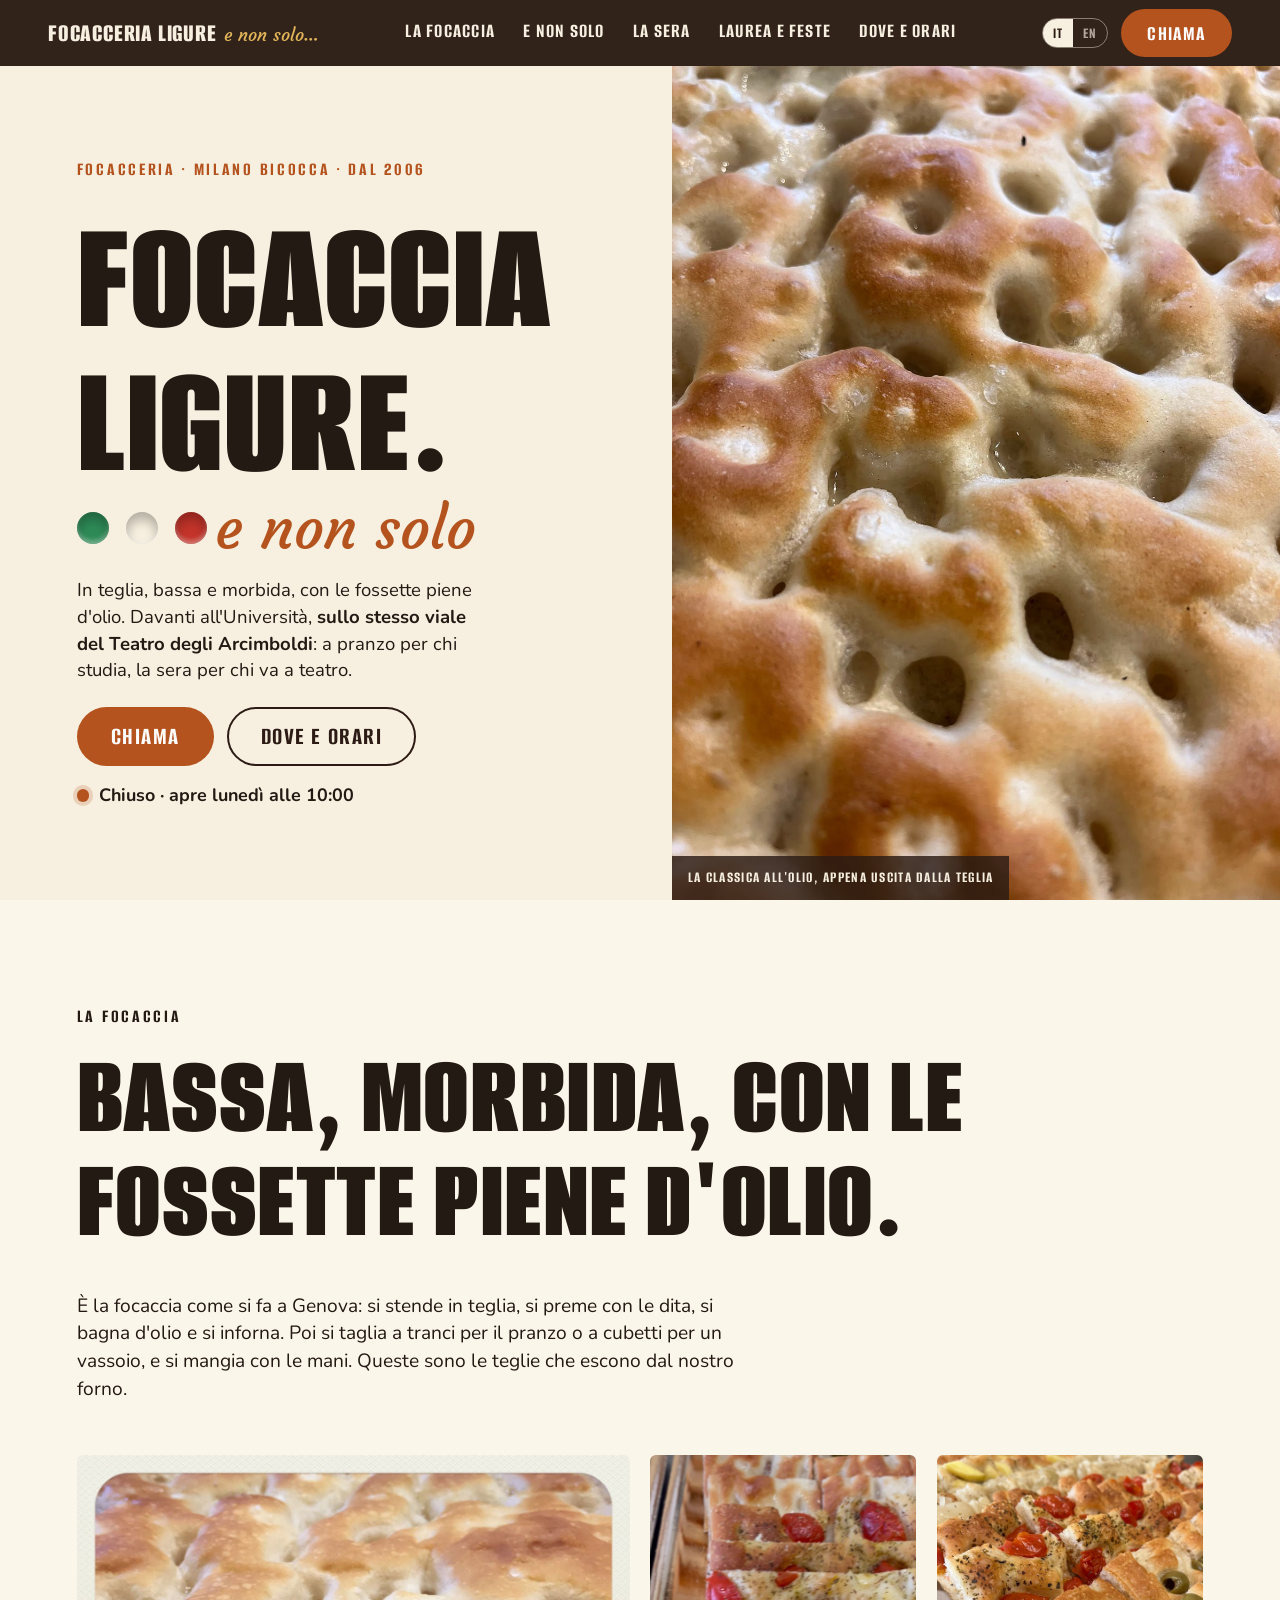
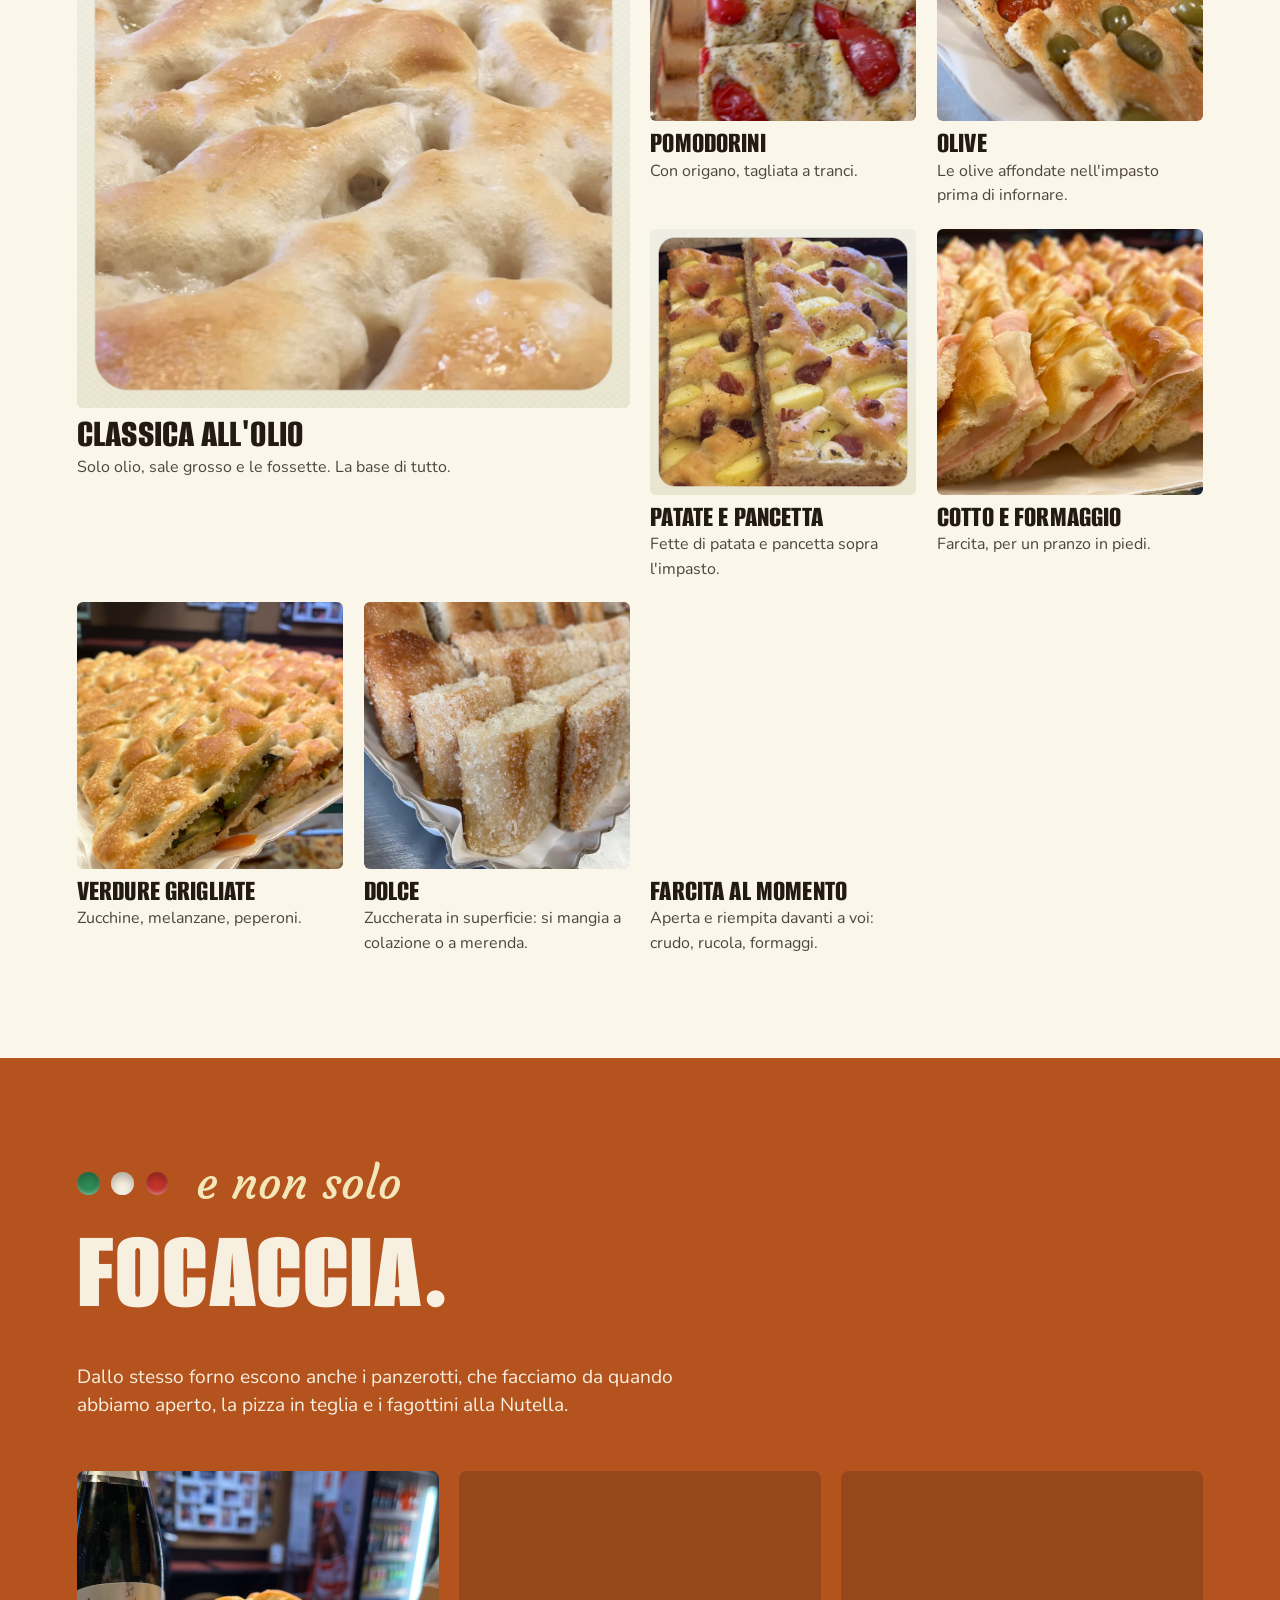
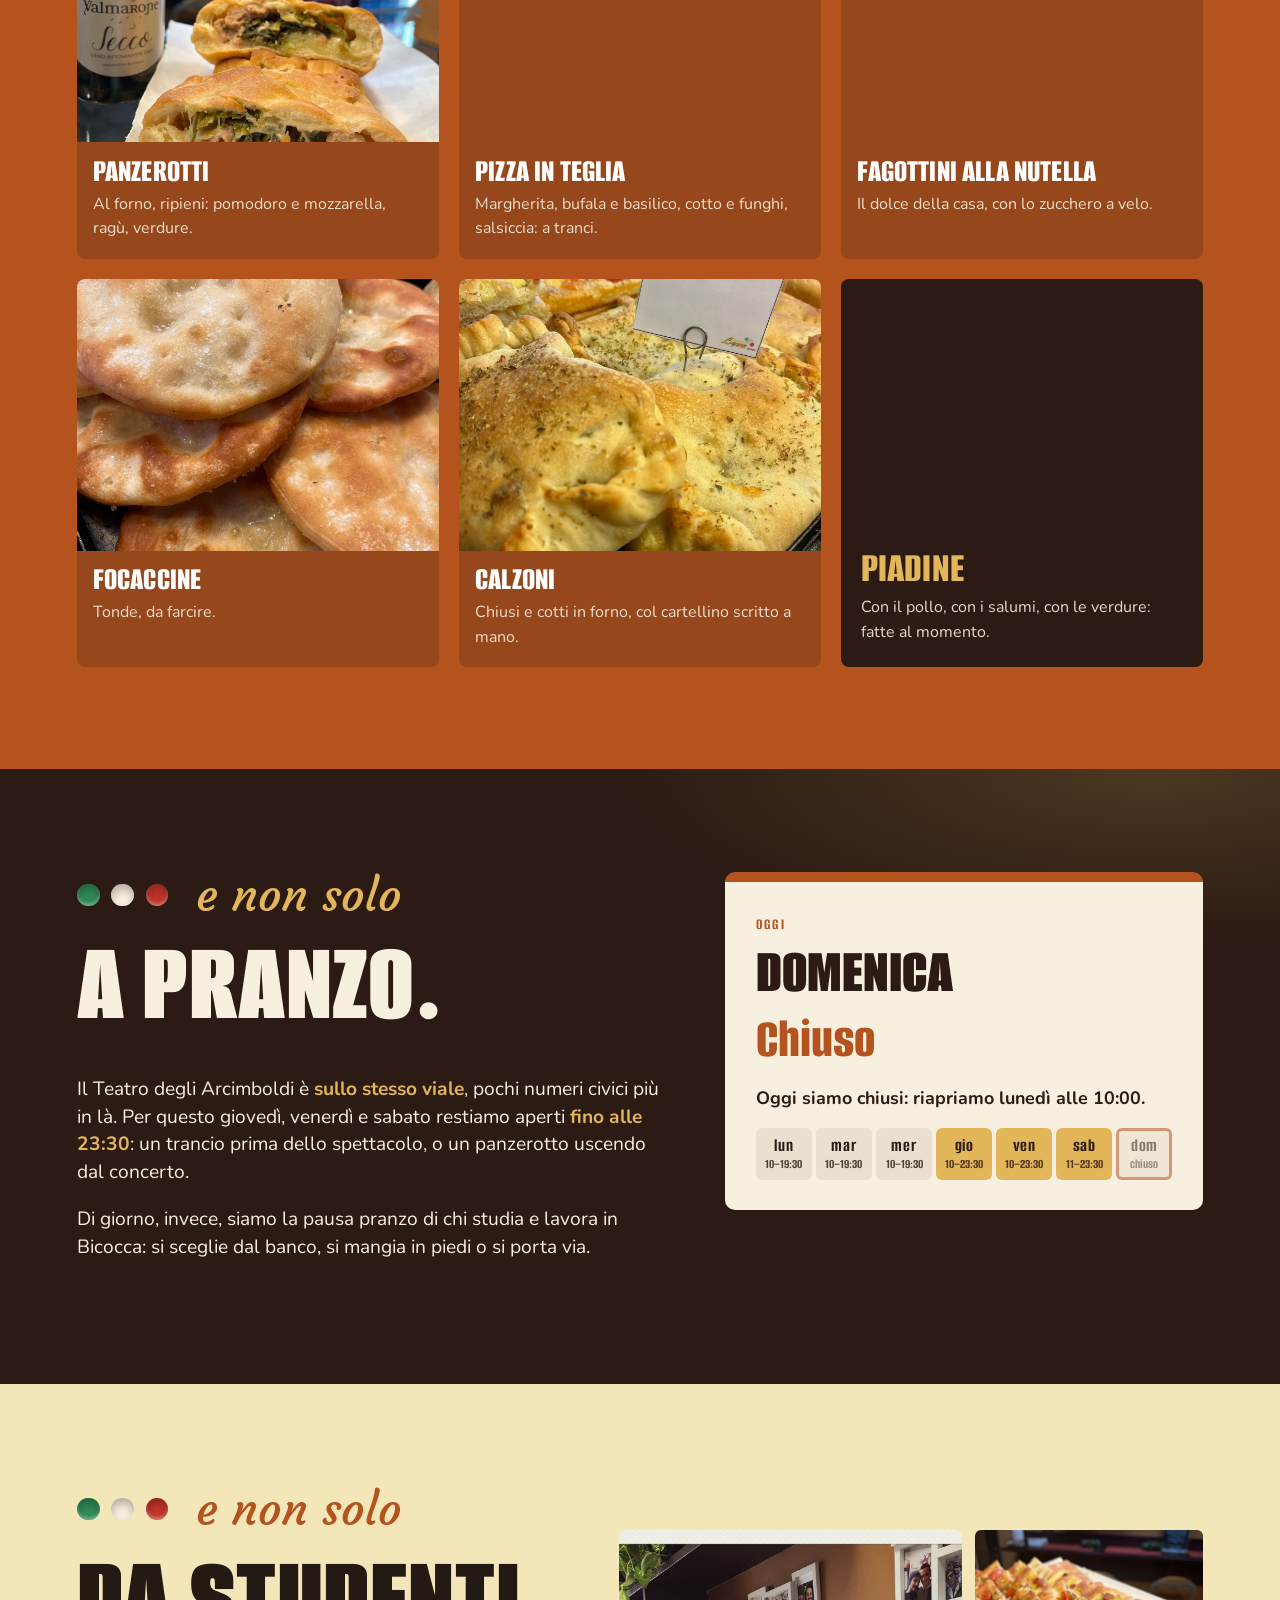
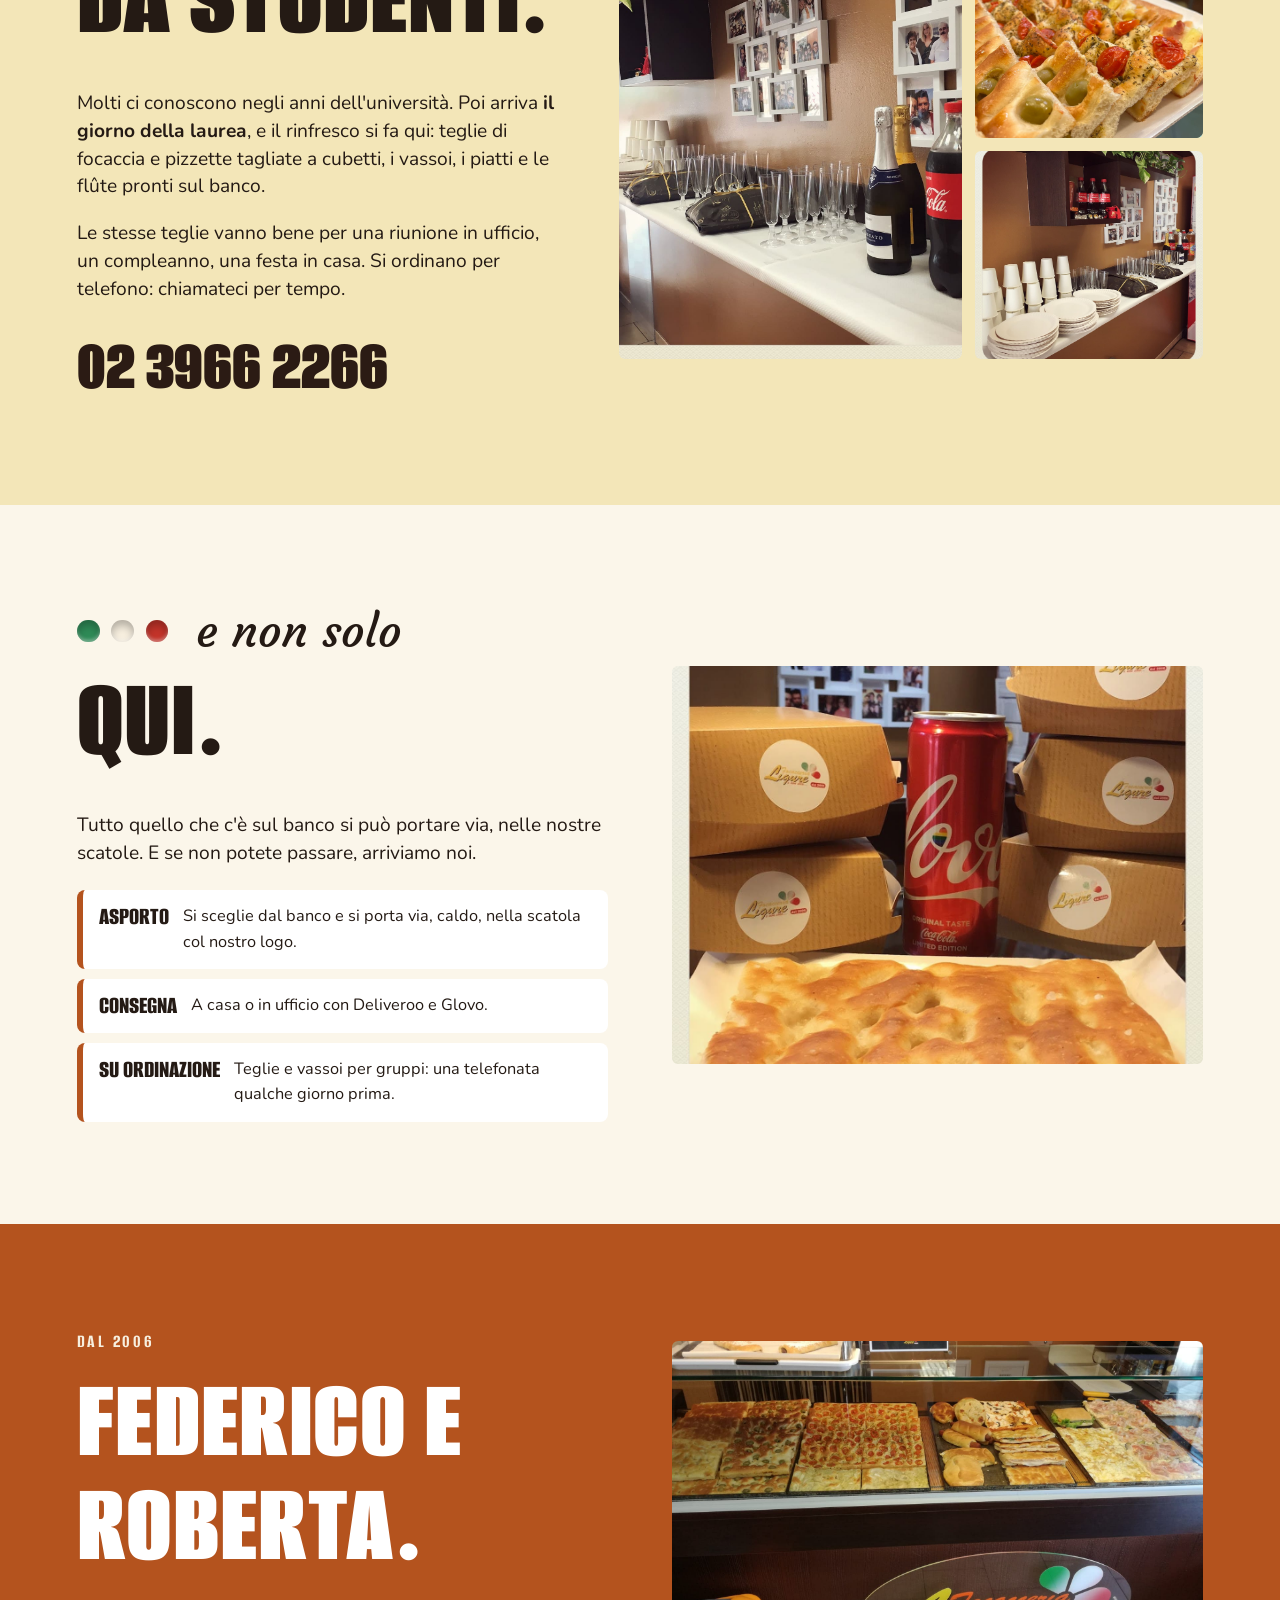
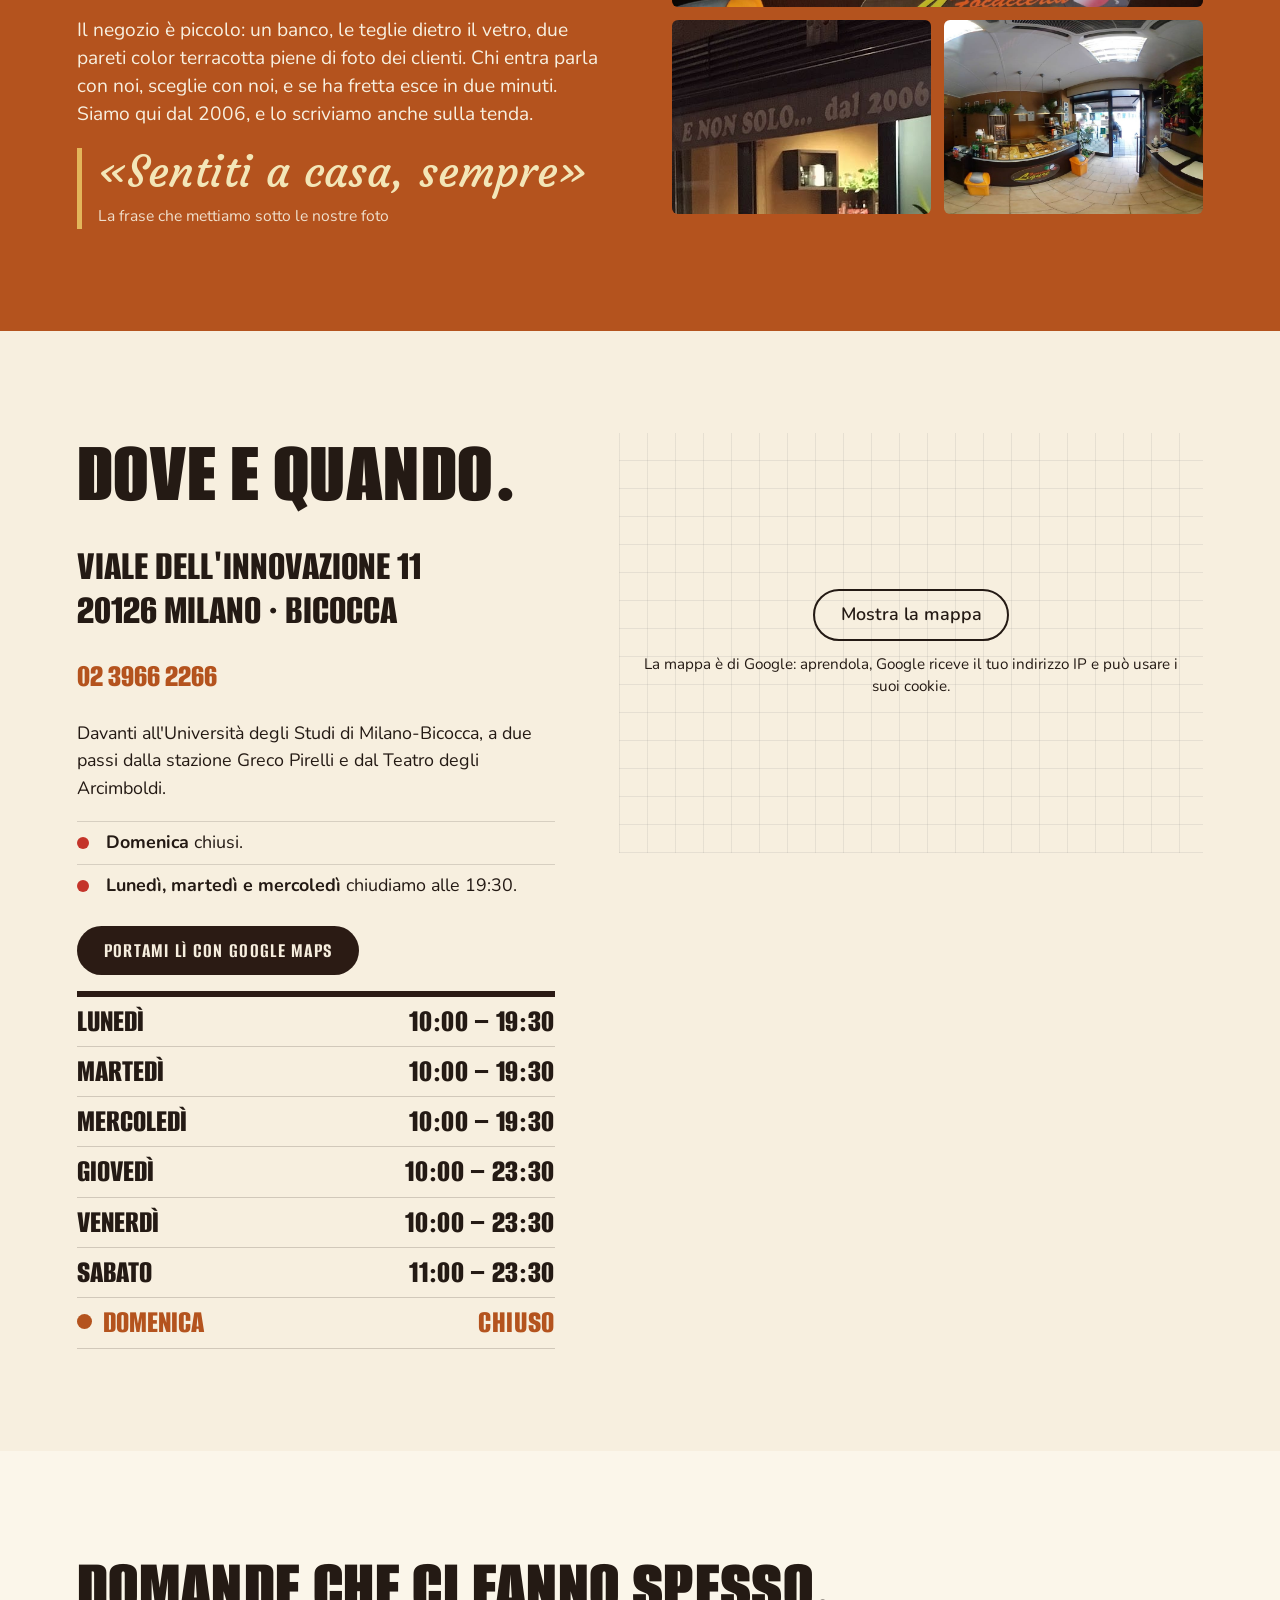
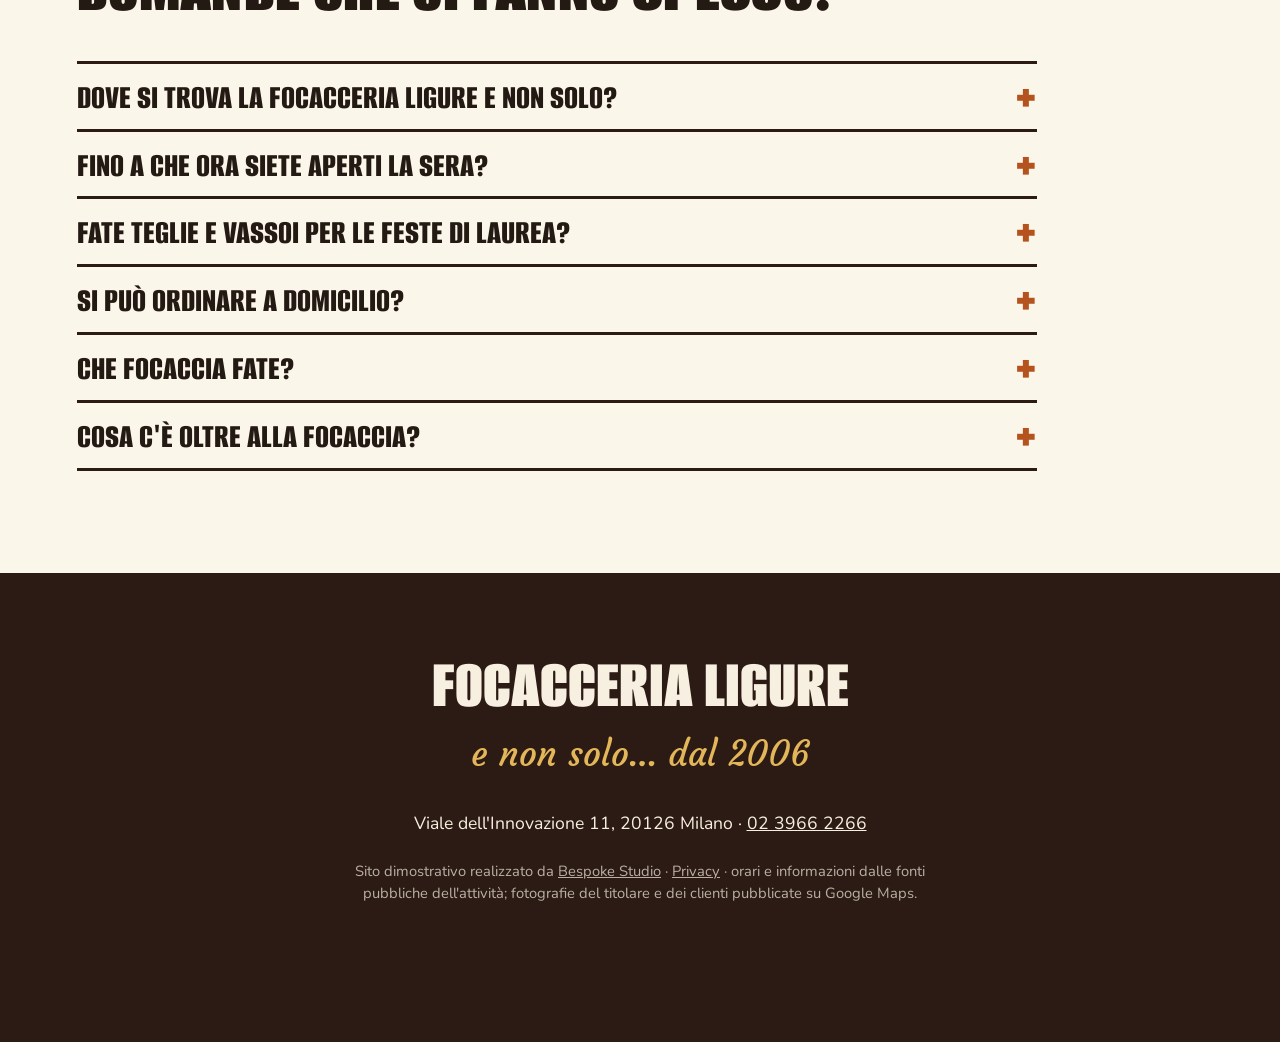
==== commit 76eaa33d: "Privacy e pulizia: caratteri sul sito, mappa al clic, informativa, noindex - caratteri copiati nel s" ====
--- a/index.html
+++ b/index.html
@@ -3,6 +3,7 @@
 <head>
 <meta charset="utf-8">
 <meta name="viewport" content="width=device-width, initial-scale=1">
+<meta name="robots" content="noindex">
 <title>Focacceria Ligure e Non Solo — focaccia genovese in Bicocca, Milano (dal 2006)</title>
 <meta name="description" content="Focacceria Ligure e Non Solo, Viale dell'Innovazione 11, Milano Bicocca: focaccia genovese in teglia, panzerotti, pizza in teglia, fagottini alla Nutella. Sullo stesso viale del Teatro degli Arcimboldi, aperti fino alle 23:30 da giovedì a sabato. Teglie e vassoi per la laurea. 02 3966 2266.">
 <link rel="canonical" href="https://rotenzark.github.io/focacceria-ligure-bicocca/">
@@ -15,9 +16,7 @@
 <link rel="icon" href="img/favicon.svg" type="image/svg+xml">
 <link rel="icon" href="img/favicon-32.png" sizes="32x32">
 <link rel="apple-touch-icon" href="img/apple-touch-icon.png">
-<link rel="preconnect" href="https://fonts.googleapis.com">
-<link rel="preconnect" href="https://fonts.gstatic.com" crossorigin>
-<link href="https://fonts.googleapis.com/css2?family=Alumni+Sans:ital,wght@0,400;0,600;0,700;0,800;0,900;1,700&family=Courgette&family=Nunito:ital,wght@0,400;0,600;0,700;1,400&display=swap" rel="stylesheet">
+<link rel="stylesheet" href="fonts/fonts.css?v=1">
 <link rel="stylesheet" href="css/styles.css?v=1">
 <script>document.documentElement.className=document.documentElement.className.replace('no-js','js');</script>
 <script type="application/ld+json">
@@ -230,7 +229,7 @@
         </table>
       </div>
       <div class="dove__mappa reveal">
-        <iframe title="Mappa: Focacceria Ligure e Non Solo, Viale dell'Innovazione 11, Milano" data-i18n-title="d.mappa" src="https://www.google.com/maps?q=Focacceria+Ligure+e+Non+Solo+Viale+dell'Innovazione+11+Milano&amp;output=embed" width="600" height="420" referrerpolicy="no-referrer-when-downgrade" allowfullscreen></iframe>
+        <div class="mappa-clic" data-mappa-clic style="--mappa-h: 420px"><template><iframe title="Mappa: Focacceria Ligure e Non Solo, Viale dell'Innovazione 11, Milano" data-i18n-title="d.mappa" src="https://www.google.com/maps?q=Focacceria+Ligure+e+Non+Solo+Viale+dell'Innovazione+11+Milano&amp;output=embed" width="600" height="420" referrerpolicy="no-referrer-when-downgrade" allowfullscreen></iframe></template><div class="mappa-clic__velo"><a class="mappa-clic__btn" href="https://www.google.com/maps/dir/?api=1&amp;destination=Focacceria+Ligure+e+Non+Solo+Viale+dell" target="_blank" rel="noopener">Mostra la mappa</a><p class="mappa-clic__nota">La mappa è di Google: aprendola, Google riceve il tuo indirizzo IP e può usare i suoi cookie.</p></div></div>
       </div>
     </div>
   </section>
@@ -253,7 +252,7 @@
   <p class="piede__n">Focacceria Ligure</p>
   <p class="piede__c" data-i18n="piede.c">e non solo… dal 2006</p>
   <p class="piede__d" data-i18n="piede.d">Viale dell'Innovazione 11, 20126 Milano · <a href="tel:+390239662266">02 3966 2266</a></p>
-  <p class="piede__b" data-i18n="piede.b">Sito dimostrativo realizzato da <a href="https://bespokestud.io" target="_blank" rel="noopener">Bespoke Studio</a> · orari e informazioni dalle fonti pubbliche dell'attività; fotografie del titolare e dei clienti pubblicate su Google Maps.</p>
+  <p class="piede__b" data-i18n="piede.b">Sito dimostrativo realizzato da <a href="https://bespokestud.io" target="_blank" rel="noopener">Bespoke Studio</a> · <a href="privacy.html">Privacy</a> · orari e informazioni dalle fonti pubbliche dell'attività; fotografie del titolare e dei clienti pubblicate su Google Maps.</p>
 </footer>
 
 <div class="barra" id="actionBar">
@@ -271,5 +270,6 @@
 <script src="https://cdn.jsdelivr.net/npm/gsap@3.12.5/dist/gsap.min.js"></script>
 <script src="https://cdn.jsdelivr.net/npm/gsap@3.12.5/dist/ScrollTrigger.min.js"></script>
 <script src="js/main.js?v=1"></script>
+<script src="js/mappa-clic.js?v=1" defer></script>
 </body>
 </html>
--- a/fonts/fonts.css
+++ b/fonts/fonts.css
@@ -0,0 +1,469 @@
+/* Caratteri ospitati sul sito: nessuna richiesta a Google Fonts o Fontshare (giro privacy 1/10/2026). Licenze in LICENSE.txt. */
+/* cyrillic-ext */
+@font-face {
+  font-family: 'Alumni Sans';
+  font-style: italic;
+  font-weight: 700;
+  font-display: swap;
+  src: url(alumnisans-v20-nwpBtKqkOwdO2aOIwhWudG-g9QMylBJAV3Bo8Kxf7GEH9CsKng.woff2) format('woff2');
+  unicode-range: U+0460-052F, U+1C80-1C8A, U+20B4, U+2DE0-2DFF, U+A640-A69F, U+FE2E-FE2F;
+}
+/* cyrillic */
+@font-face {
+  font-family: 'Alumni Sans';
+  font-style: italic;
+  font-weight: 700;
+  font-display: swap;
+  src: url(alumnisans-v20-nwpBtKqkOwdO2aOIwhWudG-g9QMylBJAV3Bo8Kxf7GEO9CsKng.woff2) format('woff2');
+  unicode-range: U+0301, U+0400-045F, U+0490-0491, U+04B0-04B1, U+2116;
+}
+/* vietnamese */
+@font-face {
+  font-family: 'Alumni Sans';
+  font-style: italic;
+  font-weight: 700;
+  font-display: swap;
+  src: url(alumnisans-v20-nwpBtKqkOwdO2aOIwhWudG-g9QMylBJAV3Bo8Kxf7GEF9CsKng.woff2) format('woff2');
+  unicode-range: U+0102-0103, U+0110-0111, U+0128-0129, U+0168-0169, U+01A0-01A1, U+01AF-01B0, U+0300-0301, U+0303-0304, U+0308-0309, U+0323, U+0329, U+1EA0-1EF9, U+20AB;
+}
+/* latin-ext */
+@font-face {
+  font-family: 'Alumni Sans';
+  font-style: italic;
+  font-weight: 700;
+  font-display: swap;
+  src: url(alumnisans-v20-nwpBtKqkOwdO2aOIwhWudG-g9QMylBJAV3Bo8Kxf7GEE9CsKng.woff2) format('woff2');
+  unicode-range: U+0100-02BA, U+02BD-02C5, U+02C7-02CC, U+02CE-02D7, U+02DD-02FF, U+0304, U+0308, U+0329, U+1D00-1DBF, U+1E00-1E9F, U+1EF2-1EFF, U+2020, U+20A0-20AB, U+20AD-20C0, U+2113, U+2C60-2C7F, U+A720-A7FF;
+}
+/* latin */
+@font-face {
+  font-family: 'Alumni Sans';
+  font-style: italic;
+  font-weight: 700;
+  font-display: swap;
+  src: url(alumnisans-v20-nwpBtKqkOwdO2aOIwhWudG-g9QMylBJAV3Bo8Kxf7GEK9Cs.woff2) format('woff2');
+  unicode-range: U+0000-00FF, U+0131, U+0152-0153, U+02BB-02BC, U+02C6, U+02DA, U+02DC, U+0304, U+0308, U+0329, U+2000-206F, U+20AC, U+2122, U+2191, U+2193, U+2212, U+2215, U+FEFF, U+FFFD;
+}
+/* cyrillic-ext */
+@font-face {
+  font-family: 'Alumni Sans';
+  font-style: normal;
+  font-weight: 400;
+  font-display: swap;
+  src: url(alumnisans-v20-nwpQtKqkOwdO2aOIwhWudG-o7w0CYQ.woff2) format('woff2');
+  unicode-range: U+0460-052F, U+1C80-1C8A, U+20B4, U+2DE0-2DFF, U+A640-A69F, U+FE2E-FE2F;
+}
+/* cyrillic */
+@font-face {
+  font-family: 'Alumni Sans';
+  font-style: normal;
+  font-weight: 400;
+  font-display: swap;
+  src: url(alumnisans-v20-nwpQtKqkOwdO2aOIwhWudG-h7w0CYQ.woff2) format('woff2');
+  unicode-range: U+0301, U+0400-045F, U+0490-0491, U+04B0-04B1, U+2116;
+}
+/* vietnamese */
+@font-face {
+  font-family: 'Alumni Sans';
+  font-style: normal;
+  font-weight: 400;
+  font-display: swap;
+  src: url(alumnisans-v20-nwpQtKqkOwdO2aOIwhWudG-q7w0CYQ.woff2) format('woff2');
+  unicode-range: U+0102-0103, U+0110-0111, U+0128-0129, U+0168-0169, U+01A0-01A1, U+01AF-01B0, U+0300-0301, U+0303-0304, U+0308-0309, U+0323, U+0329, U+1EA0-1EF9, U+20AB;
+}
+/* latin-ext */
+@font-face {
+  font-family: 'Alumni Sans';
+  font-style: normal;
+  font-weight: 400;
+  font-display: swap;
+  src: url(alumnisans-v20-nwpQtKqkOwdO2aOIwhWudG-r7w0CYQ.woff2) format('woff2');
+  unicode-range: U+0100-02BA, U+02BD-02C5, U+02C7-02CC, U+02CE-02D7, U+02DD-02FF, U+0304, U+0308, U+0329, U+1D00-1DBF, U+1E00-1E9F, U+1EF2-1EFF, U+2020, U+20A0-20AB, U+20AD-20C0, U+2113, U+2C60-2C7F, U+A720-A7FF;
+}
+/* latin */
+@font-face {
+  font-family: 'Alumni Sans';
+  font-style: normal;
+  font-weight: 400;
+  font-display: swap;
+  src: url(alumnisans-v20-nwpQtKqkOwdO2aOIwhWudG-l7w0.woff2) format('woff2');
+  unicode-range: U+0000-00FF, U+0131, U+0152-0153, U+02BB-02BC, U+02C6, U+02DA, U+02DC, U+0304, U+0308, U+0329, U+2000-206F, U+20AC, U+2122, U+2191, U+2193, U+2212, U+2215, U+FEFF, U+FFFD;
+}
+/* cyrillic-ext */
+@font-face {
+  font-family: 'Alumni Sans';
+  font-style: normal;
+  font-weight: 600;
+  font-display: swap;
+  src: url(alumnisans-v20-nwpQtKqkOwdO2aOIwhWudG-o7w0CYQ.woff2) format('woff2');
+  unicode-range: U+0460-052F, U+1C80-1C8A, U+20B4, U+2DE0-2DFF, U+A640-A69F, U+FE2E-FE2F;
+}
+/* cyrillic */
+@font-face {
+  font-family: 'Alumni Sans';
+  font-style: normal;
+  font-weight: 600;
+  font-display: swap;
+  src: url(alumnisans-v20-nwpQtKqkOwdO2aOIwhWudG-h7w0CYQ.woff2) format('woff2');
+  unicode-range: U+0301, U+0400-045F, U+0490-0491, U+04B0-04B1, U+2116;
+}
+/* vietnamese */
+@font-face {
+  font-family: 'Alumni Sans';
+  font-style: normal;
+  font-weight: 600;
+  font-display: swap;
+  src: url(alumnisans-v20-nwpQtKqkOwdO2aOIwhWudG-q7w0CYQ.woff2) format('woff2');
+  unicode-range: U+0102-0103, U+0110-0111, U+0128-0129, U+0168-0169, U+01A0-01A1, U+01AF-01B0, U+0300-0301, U+0303-0304, U+0308-0309, U+0323, U+0329, U+1EA0-1EF9, U+20AB;
+}
+/* latin-ext */
+@font-face {
+  font-family: 'Alumni Sans';
+  font-style: normal;
+  font-weight: 600;
+  font-display: swap;
+  src: url(alumnisans-v20-nwpQtKqkOwdO2aOIwhWudG-r7w0CYQ.woff2) format('woff2');
+  unicode-range: U+0100-02BA, U+02BD-02C5, U+02C7-02CC, U+02CE-02D7, U+02DD-02FF, U+0304, U+0308, U+0329, U+1D00-1DBF, U+1E00-1E9F, U+1EF2-1EFF, U+2020, U+20A0-20AB, U+20AD-20C0, U+2113, U+2C60-2C7F, U+A720-A7FF;
+}
+/* latin */
+@font-face {
+  font-family: 'Alumni Sans';
+  font-style: normal;
+  font-weight: 600;
+  font-display: swap;
+  src: url(alumnisans-v20-nwpQtKqkOwdO2aOIwhWudG-l7w0.woff2) format('woff2');
+  unicode-range: U+0000-00FF, U+0131, U+0152-0153, U+02BB-02BC, U+02C6, U+02DA, U+02DC, U+0304, U+0308, U+0329, U+2000-206F, U+20AC, U+2122, U+2191, U+2193, U+2212, U+2215, U+FEFF, U+FFFD;
+}
+/* cyrillic-ext */
+@font-face {
+  font-family: 'Alumni Sans';
+  font-style: normal;
+  font-weight: 700;
+  font-display: swap;
+  src: url(alumnisans-v20-nwpQtKqkOwdO2aOIwhWudG-o7w0CYQ.woff2) format('woff2');
+  unicode-range: U+0460-052F, U+1C80-1C8A, U+20B4, U+2DE0-2DFF, U+A640-A69F, U+FE2E-FE2F;
+}
+/* cyrillic */
+@font-face {
+  font-family: 'Alumni Sans';
+  font-style: normal;
+  font-weight: 700;
+  font-display: swap;
+  src: url(alumnisans-v20-nwpQtKqkOwdO2aOIwhWudG-h7w0CYQ.woff2) format('woff2');
+  unicode-range: U+0301, U+0400-045F, U+0490-0491, U+04B0-04B1, U+2116;
+}
+/* vietnamese */
+@font-face {
+  font-family: 'Alumni Sans';
+  font-style: normal;
+  font-weight: 700;
+  font-display: swap;
+  src: url(alumnisans-v20-nwpQtKqkOwdO2aOIwhWudG-q7w0CYQ.woff2) format('woff2');
+  unicode-range: U+0102-0103, U+0110-0111, U+0128-0129, U+0168-0169, U+01A0-01A1, U+01AF-01B0, U+0300-0301, U+0303-0304, U+0308-0309, U+0323, U+0329, U+1EA0-1EF9, U+20AB;
+}
+/* latin-ext */
+@font-face {
+  font-family: 'Alumni Sans';
+  font-style: normal;
+  font-weight: 700;
+  font-display: swap;
+  src: url(alumnisans-v20-nwpQtKqkOwdO2aOIwhWudG-r7w0CYQ.woff2) format('woff2');
+  unicode-range: U+0100-02BA, U+02BD-02C5, U+02C7-02CC, U+02CE-02D7, U+02DD-02FF, U+0304, U+0308, U+0329, U+1D00-1DBF, U+1E00-1E9F, U+1EF2-1EFF, U+2020, U+20A0-20AB, U+20AD-20C0, U+2113, U+2C60-2C7F, U+A720-A7FF;
+}
+/* latin */
+@font-face {
+  font-family: 'Alumni Sans';
+  font-style: normal;
+  font-weight: 700;
+  font-display: swap;
+  src: url(alumnisans-v20-nwpQtKqkOwdO2aOIwhWudG-l7w0.woff2) format('woff2');
+  unicode-range: U+0000-00FF, U+0131, U+0152-0153, U+02BB-02BC, U+02C6, U+02DA, U+02DC, U+0304, U+0308, U+0329, U+2000-206F, U+20AC, U+2122, U+2191, U+2193, U+2212, U+2215, U+FEFF, U+FFFD;
+}
+/* cyrillic-ext */
+@font-face {
+  font-family: 'Alumni Sans';
+  font-style: normal;
+  font-weight: 800;
+  font-display: swap;
+  src: url(alumnisans-v20-nwpQtKqkOwdO2aOIwhWudG-o7w0CYQ.woff2) format('woff2');
+  unicode-range: U+0460-052F, U+1C80-1C8A, U+20B4, U+2DE0-2DFF, U+A640-A69F, U+FE2E-FE2F;
+}
+/* cyrillic */
+@font-face {
+  font-family: 'Alumni Sans';
+  font-style: normal;
+  font-weight: 800;
+  font-display: swap;
+  src: url(alumnisans-v20-nwpQtKqkOwdO2aOIwhWudG-h7w0CYQ.woff2) format('woff2');
+  unicode-range: U+0301, U+0400-045F, U+0490-0491, U+04B0-04B1, U+2116;
+}
+/* vietnamese */
+@font-face {
+  font-family: 'Alumni Sans';
+  font-style: normal;
+  font-weight: 800;
+  font-display: swap;
+  src: url(alumnisans-v20-nwpQtKqkOwdO2aOIwhWudG-q7w0CYQ.woff2) format('woff2');
+  unicode-range: U+0102-0103, U+0110-0111, U+0128-0129, U+0168-0169, U+01A0-01A1, U+01AF-01B0, U+0300-0301, U+0303-0304, U+0308-0309, U+0323, U+0329, U+1EA0-1EF9, U+20AB;
+}
+/* latin-ext */
+@font-face {
+  font-family: 'Alumni Sans';
+  font-style: normal;
+  font-weight: 800;
+  font-display: swap;
+  src: url(alumnisans-v20-nwpQtKqkOwdO2aOIwhWudG-r7w0CYQ.woff2) format('woff2');
+  unicode-range: U+0100-02BA, U+02BD-02C5, U+02C7-02CC, U+02CE-02D7, U+02DD-02FF, U+0304, U+0308, U+0329, U+1D00-1DBF, U+1E00-1E9F, U+1EF2-1EFF, U+2020, U+20A0-20AB, U+20AD-20C0, U+2113, U+2C60-2C7F, U+A720-A7FF;
+}
+/* latin */
+@font-face {
+  font-family: 'Alumni Sans';
+  font-style: normal;
+  font-weight: 800;
+  font-display: swap;
+  src: url(alumnisans-v20-nwpQtKqkOwdO2aOIwhWudG-l7w0.woff2) format('woff2');
+  unicode-range: U+0000-00FF, U+0131, U+0152-0153, U+02BB-02BC, U+02C6, U+02DA, U+02DC, U+0304, U+0308, U+0329, U+2000-206F, U+20AC, U+2122, U+2191, U+2193, U+2212, U+2215, U+FEFF, U+FFFD;
+}
+/* cyrillic-ext */
+@font-face {
+  font-family: 'Alumni Sans';
+  font-style: normal;
+  font-weight: 900;
+  font-display: swap;
+  src: url(alumnisans-v20-nwpQtKqkOwdO2aOIwhWudG-o7w0CYQ.woff2) format('woff2');
+  unicode-range: U+0460-052F, U+1C80-1C8A, U+20B4, U+2DE0-2DFF, U+A640-A69F, U+FE2E-FE2F;
+}
+/* cyrillic */
+@font-face {
+  font-family: 'Alumni Sans';
+  font-style: normal;
+  font-weight: 900;
+  font-display: swap;
+  src: url(alumnisans-v20-nwpQtKqkOwdO2aOIwhWudG-h7w0CYQ.woff2) format('woff2');
+  unicode-range: U+0301, U+0400-045F, U+0490-0491, U+04B0-04B1, U+2116;
+}
+/* vietnamese */
+@font-face {
+  font-family: 'Alumni Sans';
+  font-style: normal;
+  font-weight: 900;
+  font-display: swap;
+  src: url(alumnisans-v20-nwpQtKqkOwdO2aOIwhWudG-q7w0CYQ.woff2) format('woff2');
+  unicode-range: U+0102-0103, U+0110-0111, U+0128-0129, U+0168-0169, U+01A0-01A1, U+01AF-01B0, U+0300-0301, U+0303-0304, U+0308-0309, U+0323, U+0329, U+1EA0-1EF9, U+20AB;
+}
+/* latin-ext */
+@font-face {
+  font-family: 'Alumni Sans';
+  font-style: normal;
+  font-weight: 900;
+  font-display: swap;
+  src: url(alumnisans-v20-nwpQtKqkOwdO2aOIwhWudG-r7w0CYQ.woff2) format('woff2');
+  unicode-range: U+0100-02BA, U+02BD-02C5, U+02C7-02CC, U+02CE-02D7, U+02DD-02FF, U+0304, U+0308, U+0329, U+1D00-1DBF, U+1E00-1E9F, U+1EF2-1EFF, U+2020, U+20A0-20AB, U+20AD-20C0, U+2113, U+2C60-2C7F, U+A720-A7FF;
+}
+/* latin */
+@font-face {
+  font-family: 'Alumni Sans';
+  font-style: normal;
+  font-weight: 900;
+  font-display: swap;
+  src: url(alumnisans-v20-nwpQtKqkOwdO2aOIwhWudG-l7w0.woff2) format('woff2');
+  unicode-range: U+0000-00FF, U+0131, U+0152-0153, U+02BB-02BC, U+02C6, U+02DA, U+02DC, U+0304, U+0308, U+0329, U+2000-206F, U+20AC, U+2122, U+2191, U+2193, U+2212, U+2215, U+FEFF, U+FFFD;
+}
+/* latin-ext */
+@font-face {
+  font-family: 'Courgette';
+  font-style: normal;
+  font-weight: 400;
+  font-display: swap;
+  src: url(courgette-v19-wEO_EBrAnc9BLjLQAUk1WPoK7Es.woff2) format('woff2');
+  unicode-range: U+0100-02BA, U+02BD-02C5, U+02C7-02CC, U+02CE-02D7, U+02DD-02FF, U+0304, U+0308, U+0329, U+1D00-1DBF, U+1E00-1E9F, U+1EF2-1EFF, U+2020, U+20A0-20AB, U+20AD-20C0, U+2113, U+2C60-2C7F, U+A720-A7FF;
+}
+/* latin */
+@font-face {
+  font-family: 'Courgette';
+  font-style: normal;
+  font-weight: 400;
+  font-display: swap;
+  src: url(courgette-v19-wEO_EBrAnc9BLjLQAUk1VvoK.woff2) format('woff2');
+  unicode-range: U+0000-00FF, U+0131, U+0152-0153, U+02BB-02BC, U+02C6, U+02DA, U+02DC, U+0304, U+0308, U+0329, U+2000-206F, U+20AC, U+2122, U+2191, U+2193, U+2212, U+2215, U+FEFF, U+FFFD;
+}
+/* cyrillic-ext */
+@font-face {
+  font-family: 'Nunito';
+  font-style: italic;
+  font-weight: 400;
+  font-display: swap;
+  src: url(nunito-v32-XRXK3I6Li01BKofIMPyPbj8d7IEAGXNirXAHgKbabWk.woff2) format('woff2');
+  unicode-range: U+0460-052F, U+1C80-1C8A, U+20B4, U+2DE0-2DFF, U+A640-A69F, U+FE2E-FE2F;
+}
+/* cyrillic */
+@font-face {
+  font-family: 'Nunito';
+  font-style: italic;
+  font-weight: 400;
+  font-display: swap;
+  src: url(nunito-v32-XRXK3I6Li01BKofIMPyPbj8d7IEAGXNirXAHiababWk.woff2) format('woff2');
+  unicode-range: U+0301, U+0400-045F, U+0490-0491, U+04B0-04B1, U+2116;
+}
+/* vietnamese */
+@font-face {
+  font-family: 'Nunito';
+  font-style: italic;
+  font-weight: 400;
+  font-display: swap;
+  src: url(nunito-v32-XRXK3I6Li01BKofIMPyPbj8d7IEAGXNirXAHgqbabWk.woff2) format('woff2');
+  unicode-range: U+0102-0103, U+0110-0111, U+0128-0129, U+0168-0169, U+01A0-01A1, U+01AF-01B0, U+0300-0301, U+0303-0304, U+0308-0309, U+0323, U+0329, U+1EA0-1EF9, U+20AB;
+}
+/* latin-ext */
+@font-face {
+  font-family: 'Nunito';
+  font-style: italic;
+  font-weight: 400;
+  font-display: swap;
+  src: url(nunito-v32-XRXK3I6Li01BKofIMPyPbj8d7IEAGXNirXAHg6babWk.woff2) format('woff2');
+  unicode-range: U+0100-02BA, U+02BD-02C5, U+02C7-02CC, U+02CE-02D7, U+02DD-02FF, U+0304, U+0308, U+0329, U+1D00-1DBF, U+1E00-1E9F, U+1EF2-1EFF, U+2020, U+20A0-20AB, U+20AD-20C0, U+2113, U+2C60-2C7F, U+A720-A7FF;
+}
+/* latin */
+@font-face {
+  font-family: 'Nunito';
+  font-style: italic;
+  font-weight: 400;
+  font-display: swap;
+  src: url(nunito-v32-XRXK3I6Li01BKofIMPyPbj8d7IEAGXNirXAHjaba.woff2) format('woff2');
+  unicode-range: U+0000-00FF, U+0131, U+0152-0153, U+02BB-02BC, U+02C6, U+02DA, U+02DC, U+0304, U+0308, U+0329, U+2000-206F, U+20AC, U+2122, U+2191, U+2193, U+2212, U+2215, U+FEFF, U+FFFD;
+}
+/* cyrillic-ext */
+@font-face {
+  font-family: 'Nunito';
+  font-style: normal;
+  font-weight: 400;
+  font-display: swap;
+  src: url(nunito-v32-XRXV3I6Li01BKofIOOaBXso.woff2) format('woff2');
+  unicode-range: U+0460-052F, U+1C80-1C8A, U+20B4, U+2DE0-2DFF, U+A640-A69F, U+FE2E-FE2F;
+}
+/* cyrillic */
+@font-face {
+  font-family: 'Nunito';
+  font-style: normal;
+  font-weight: 400;
+  font-display: swap;
+  src: url(nunito-v32-XRXV3I6Li01BKofIMeaBXso.woff2) format('woff2');
+  unicode-range: U+0301, U+0400-045F, U+0490-0491, U+04B0-04B1, U+2116;
+}
+/* vietnamese */
+@font-face {
+  font-family: 'Nunito';
+  font-style: normal;
+  font-weight: 400;
+  font-display: swap;
+  src: url(nunito-v32-XRXV3I6Li01BKofIOuaBXso.woff2) format('woff2');
+  unicode-range: U+0102-0103, U+0110-0111, U+0128-0129, U+0168-0169, U+01A0-01A1, U+01AF-01B0, U+0300-0301, U+0303-0304, U+0308-0309, U+0323, U+0329, U+1EA0-1EF9, U+20AB;
+}
+/* latin-ext */
+@font-face {
+  font-family: 'Nunito';
+  font-style: normal;
+  font-weight: 400;
+  font-display: swap;
+  src: url(nunito-v32-XRXV3I6Li01BKofIO-aBXso.woff2) format('woff2');
+  unicode-range: U+0100-02BA, U+02BD-02C5, U+02C7-02CC, U+02CE-02D7, U+02DD-02FF, U+0304, U+0308, U+0329, U+1D00-1DBF, U+1E00-1E9F, U+1EF2-1EFF, U+2020, U+20A0-20AB, U+20AD-20C0, U+2113, U+2C60-2C7F, U+A720-A7FF;
+}
+/* latin */
+@font-face {
+  font-family: 'Nunito';
+  font-style: normal;
+  font-weight: 400;
+  font-display: swap;
+  src: url(nunito-v32-XRXV3I6Li01BKofINeaB.woff2) format('woff2');
+  unicode-range: U+0000-00FF, U+0131, U+0152-0153, U+02BB-02BC, U+02C6, U+02DA, U+02DC, U+0304, U+0308, U+0329, U+2000-206F, U+20AC, U+2122, U+2191, U+2193, U+2212, U+2215, U+FEFF, U+FFFD;
+}
+/* cyrillic-ext */
+@font-face {
+  font-family: 'Nunito';
+  font-style: normal;
+  font-weight: 600;
+  font-display: swap;
+  src: url(nunito-v32-XRXV3I6Li01BKofIOOaBXso.woff2) format('woff2');
+  unicode-range: U+0460-052F, U+1C80-1C8A, U+20B4, U+2DE0-2DFF, U+A640-A69F, U+FE2E-FE2F;
+}
+/* cyrillic */
+@font-face {
+  font-family: 'Nunito';
+  font-style: normal;
+  font-weight: 600;
+  font-display: swap;
+  src: url(nunito-v32-XRXV3I6Li01BKofIMeaBXso.woff2) format('woff2');
+  unicode-range: U+0301, U+0400-045F, U+0490-0491, U+04B0-04B1, U+2116;
+}
+/* vietnamese */
+@font-face {
+  font-family: 'Nunito';
+  font-style: normal;
+  font-weight: 600;
+  font-display: swap;
+  src: url(nunito-v32-XRXV3I6Li01BKofIOuaBXso.woff2) format('woff2');
+  unicode-range: U+0102-0103, U+0110-0111, U+0128-0129, U+0168-0169, U+01A0-01A1, U+01AF-01B0, U+0300-0301, U+0303-0304, U+0308-0309, U+0323, U+0329, U+1EA0-1EF9, U+20AB;
+}
+/* latin-ext */
+@font-face {
+  font-family: 'Nunito';
+  font-style: normal;
+  font-weight: 600;
+  font-display: swap;
+  src: url(nunito-v32-XRXV3I6Li01BKofIO-aBXso.woff2) format('woff2');
+  unicode-range: U+0100-02BA, U+02BD-02C5, U+02C7-02CC, U+02CE-02D7, U+02DD-02FF, U+0304, U+0308, U+0329, U+1D00-1DBF, U+1E00-1E9F, U+1EF2-1EFF, U+2020, U+20A0-20AB, U+20AD-20C0, U+2113, U+2C60-2C7F, U+A720-A7FF;
+}
+/* latin */
+@font-face {
+  font-family: 'Nunito';
+  font-style: normal;
+  font-weight: 600;
+  font-display: swap;
+  src: url(nunito-v32-XRXV3I6Li01BKofINeaB.woff2) format('woff2');
+  unicode-range: U+0000-00FF, U+0131, U+0152-0153, U+02BB-02BC, U+02C6, U+02DA, U+02DC, U+0304, U+0308, U+0329, U+2000-206F, U+20AC, U+2122, U+2191, U+2193, U+2212, U+2215, U+FEFF, U+FFFD;
+}
+/* cyrillic-ext */
+@font-face {
+  font-family: 'Nunito';
+  font-style: normal;
+  font-weight: 700;
+  font-display: swap;
+  src: url(nunito-v32-XRXV3I6Li01BKofIOOaBXso.woff2) format('woff2');
+  unicode-range: U+0460-052F, U+1C80-1C8A, U+20B4, U+2DE0-2DFF, U+A640-A69F, U+FE2E-FE2F;
+}
+/* cyrillic */
+@font-face {
+  font-family: 'Nunito';
+  font-style: normal;
+  font-weight: 700;
+  font-display: swap;
+  src: url(nunito-v32-XRXV3I6Li01BKofIMeaBXso.woff2) format('woff2');
+  unicode-range: U+0301, U+0400-045F, U+0490-0491, U+04B0-04B1, U+2116;
+}
+/* vietnamese */
+@font-face {
+  font-family: 'Nunito';
+  font-style: normal;
+  font-weight: 700;
+  font-display: swap;
+  src: url(nunito-v32-XRXV3I6Li01BKofIOuaBXso.woff2) format('woff2');
+  unicode-range: U+0102-0103, U+0110-0111, U+0128-0129, U+0168-0169, U+01A0-01A1, U+01AF-01B0, U+0300-0301, U+0303-0304, U+0308-0309, U+0323, U+0329, U+1EA0-1EF9, U+20AB;
+}
+/* latin-ext */
+@font-face {
+  font-family: 'Nunito';
+  font-style: normal;
+  font-weight: 700;
+  font-display: swap;
+  src: url(nunito-v32-XRXV3I6Li01BKofIO-aBXso.woff2) format('woff2');
+  unicode-range: U+0100-02BA, U+02BD-02C5, U+02C7-02CC, U+02CE-02D7, U+02DD-02FF, U+0304, U+0308, U+0329, U+1D00-1DBF, U+1E00-1E9F, U+1EF2-1EFF, U+2020, U+20A0-20AB, U+20AD-20C0, U+2113, U+2C60-2C7F, U+A720-A7FF;
+}
+/* latin */
+@font-face {
+  font-family: 'Nunito';
+  font-style: normal;
+  font-weight: 700;
+  font-display: swap;
+  src: url(nunito-v32-XRXV3I6Li01BKofINeaB.woff2) format('woff2');
+  unicode-range: U+0000-00FF, U+0131, U+0152-0153, U+02BB-02BC, U+02C6, U+02DA, U+02DC, U+0304, U+0308, U+0329, U+2000-206F, U+20AC, U+2122, U+2191, U+2193, U+2212, U+2215, U+FEFF, U+FFFD;
+}
--- a/css/styles.css
+++ b/css/styles.css
@@ -273,3 +273,12 @@
   *,*::before,*::after{animation-duration:.01ms !important;animation-iteration-count:1 !important;transition-duration:.01ms !important;scroll-behavior:auto !important}
   .reveal{opacity:1 !important;transform:none !important}
 }
+
+/*MAPPACLIC*/
+/* la mappa Google si carica solo al clic (giro privacy 1/10/2026) */
+.mappa-clic { display: flex; align-items: center; justify-content: center; width: 100%; height: 100%; min-height: var(--mappa-h, 320px); box-sizing: border-box; padding: 24px; text-align: center; background: repeating-linear-gradient(0deg, rgba(127, 127, 127, 0.14) 0 1px, transparent 1px 28px), repeating-linear-gradient(90deg, rgba(127, 127, 127, 0.14) 0 1px, transparent 1px 28px); }
+.mappa-clic__velo { display: flex; flex-direction: column; align-items: center; gap: 12px; max-width: 32em; }
+.mappa-clic__btn { display: inline-block; padding: 0.75em 1.4em; border: 2px solid currentColor; border-radius: 999px; color: inherit; font: inherit; font-weight: 600; line-height: 1.2; text-decoration: none; background: transparent; cursor: pointer; }
+.mappa-clic__btn:hover, .mappa-clic__btn:focus-visible { text-decoration: underline; }
+.mappa-clic__nota { margin: 0; font-size: 0.85em; line-height: 1.45; }
+/*/MAPPACLIC*/
